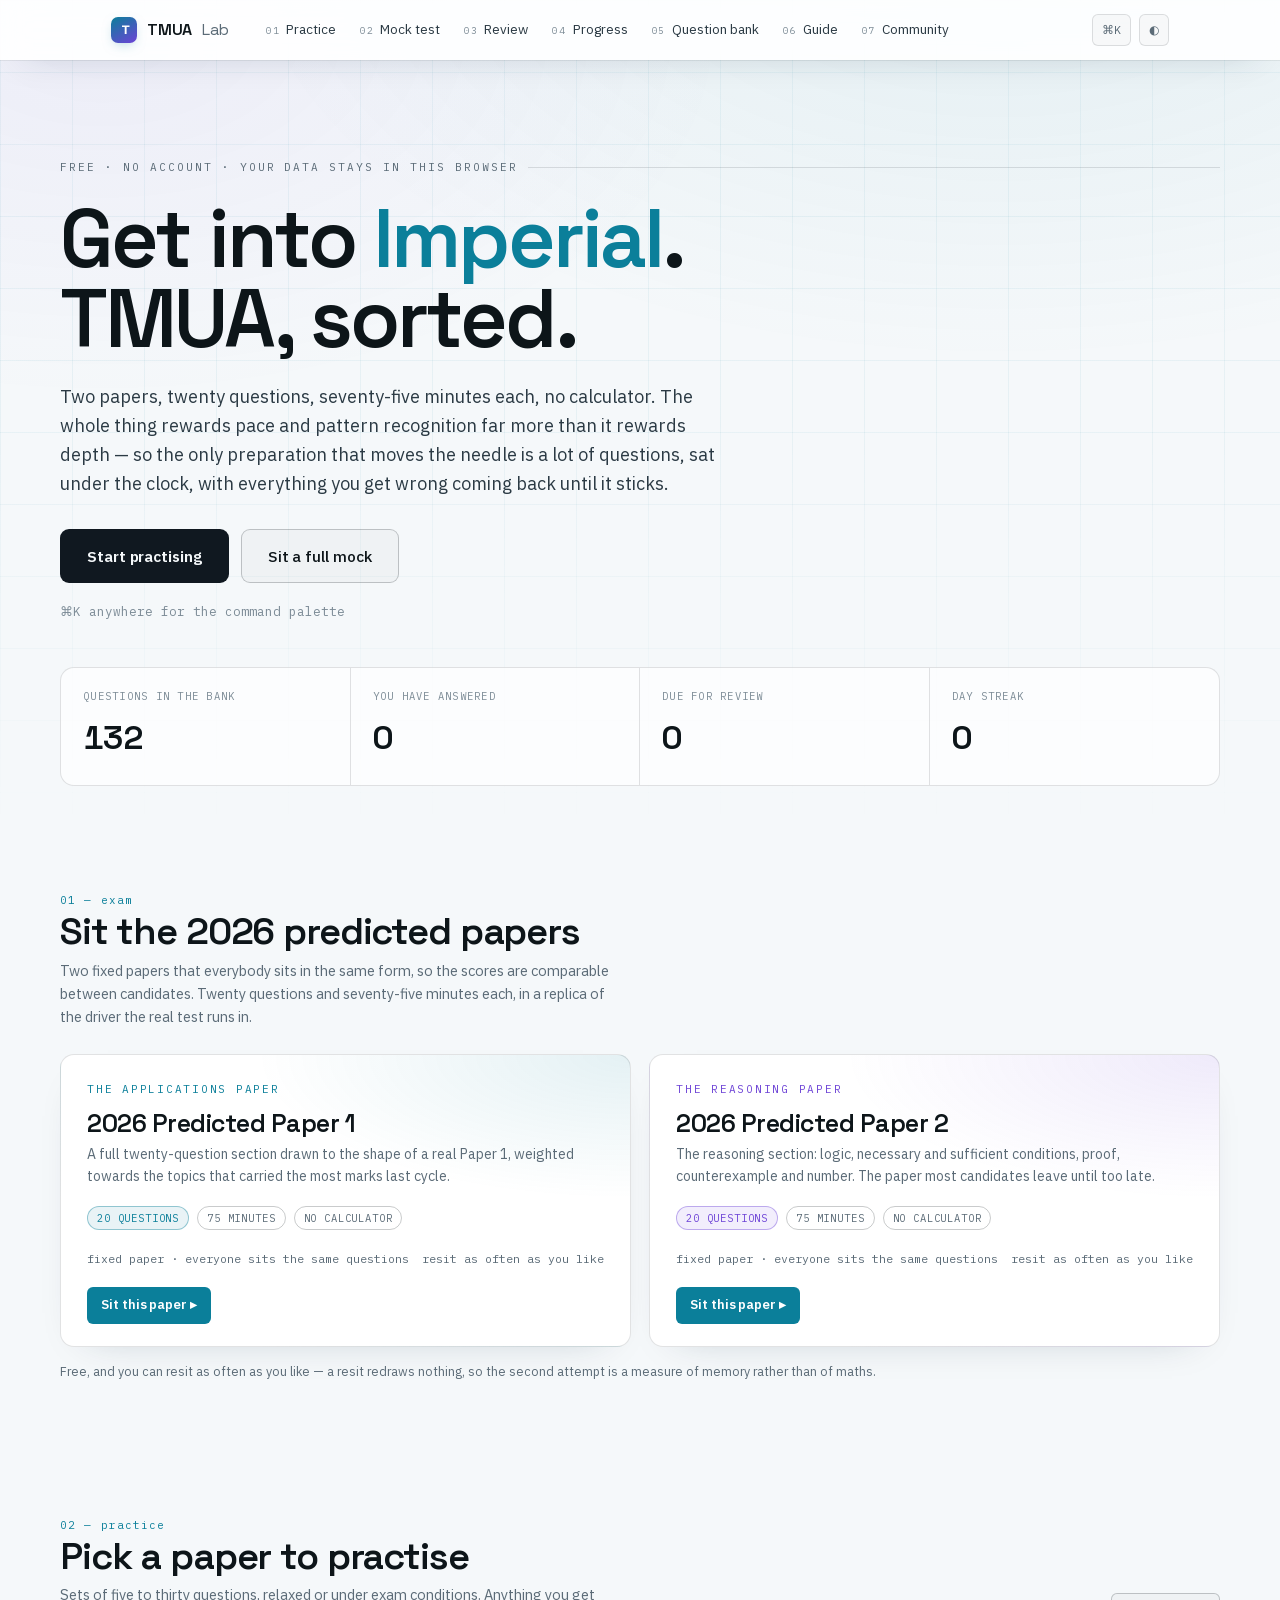
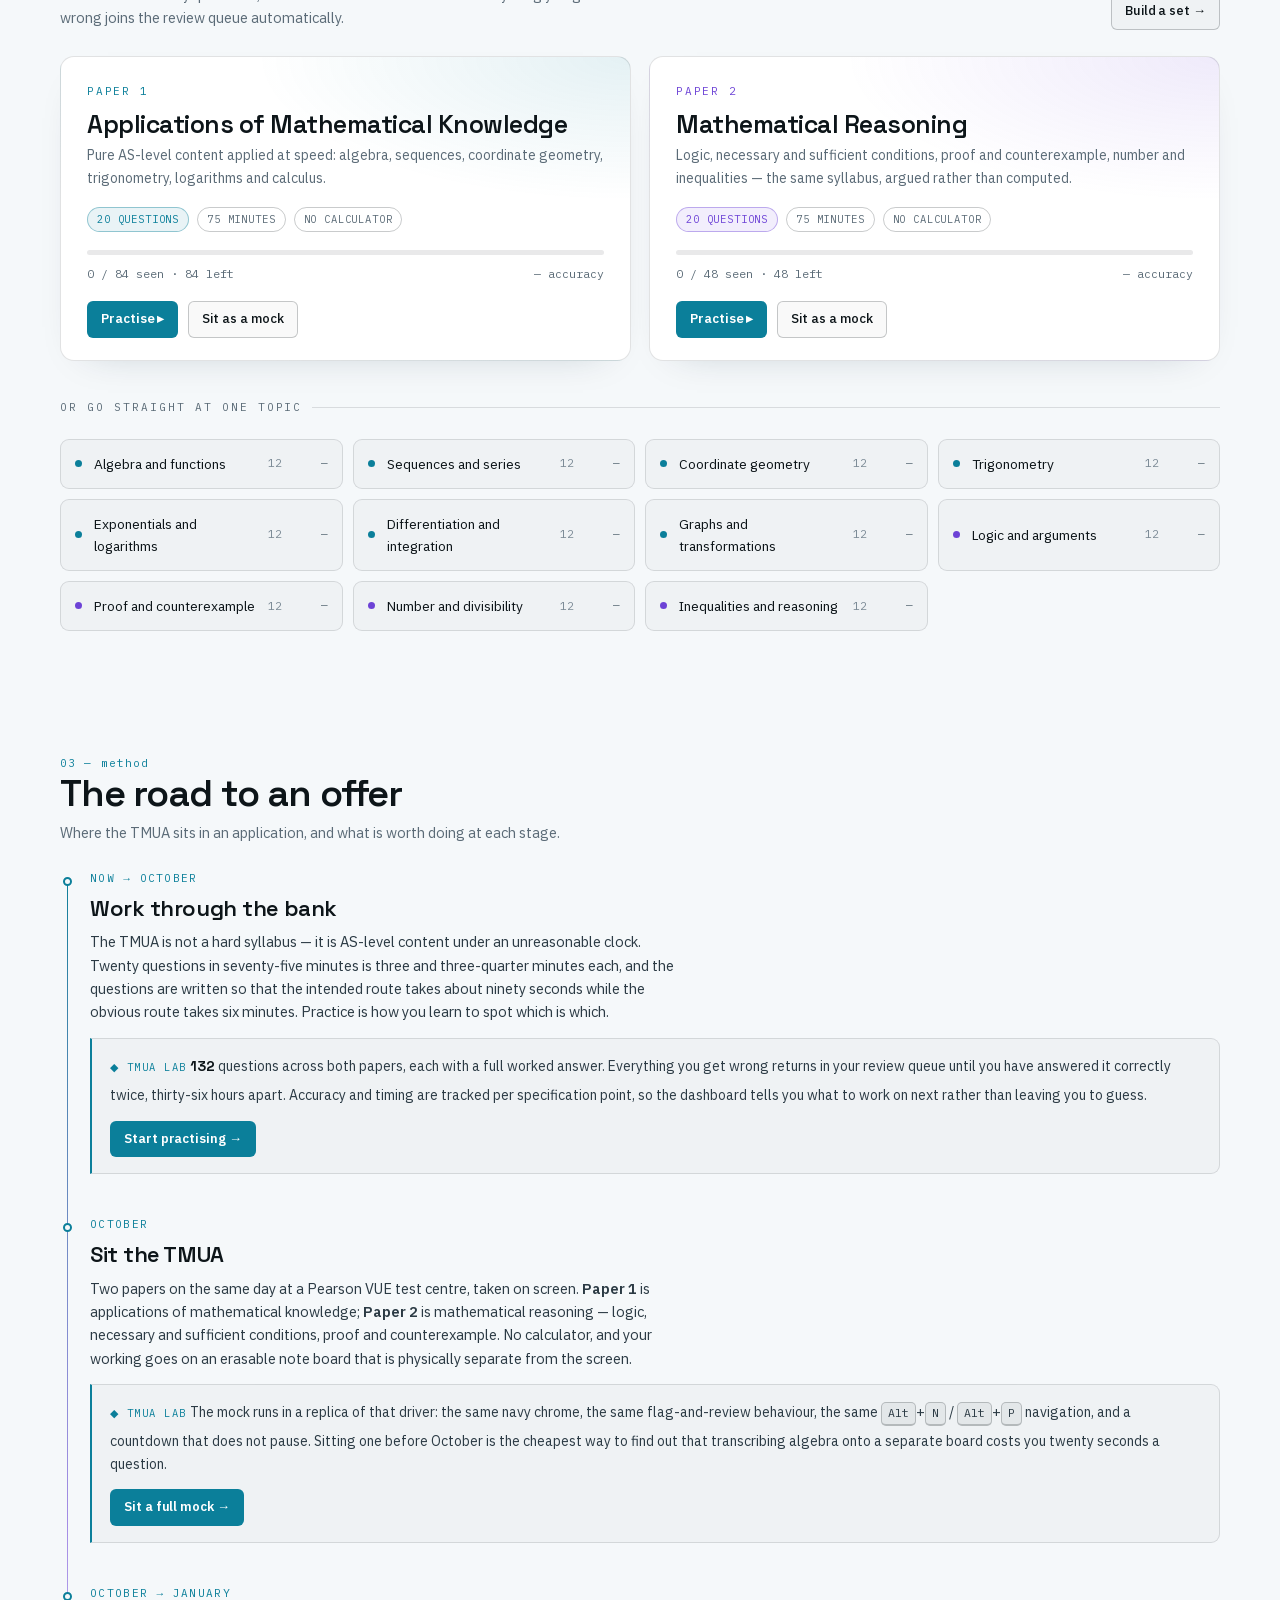
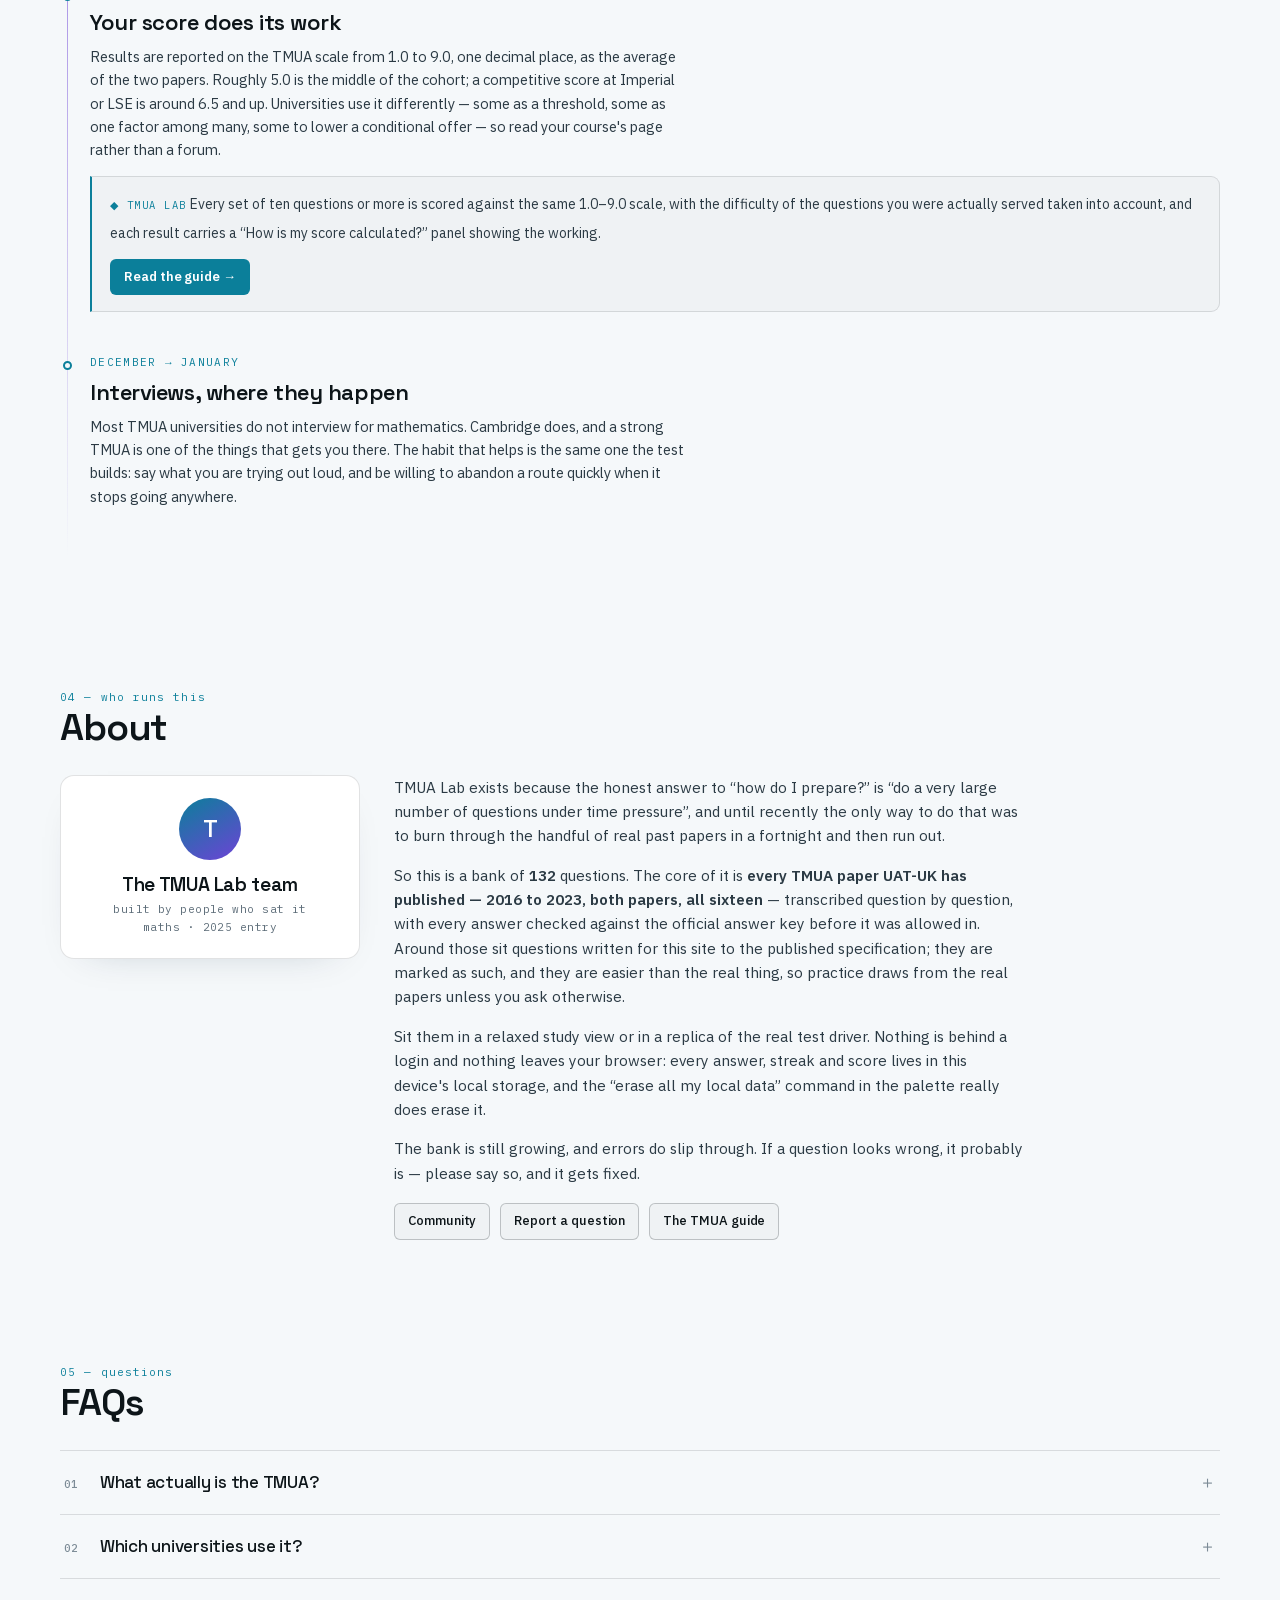
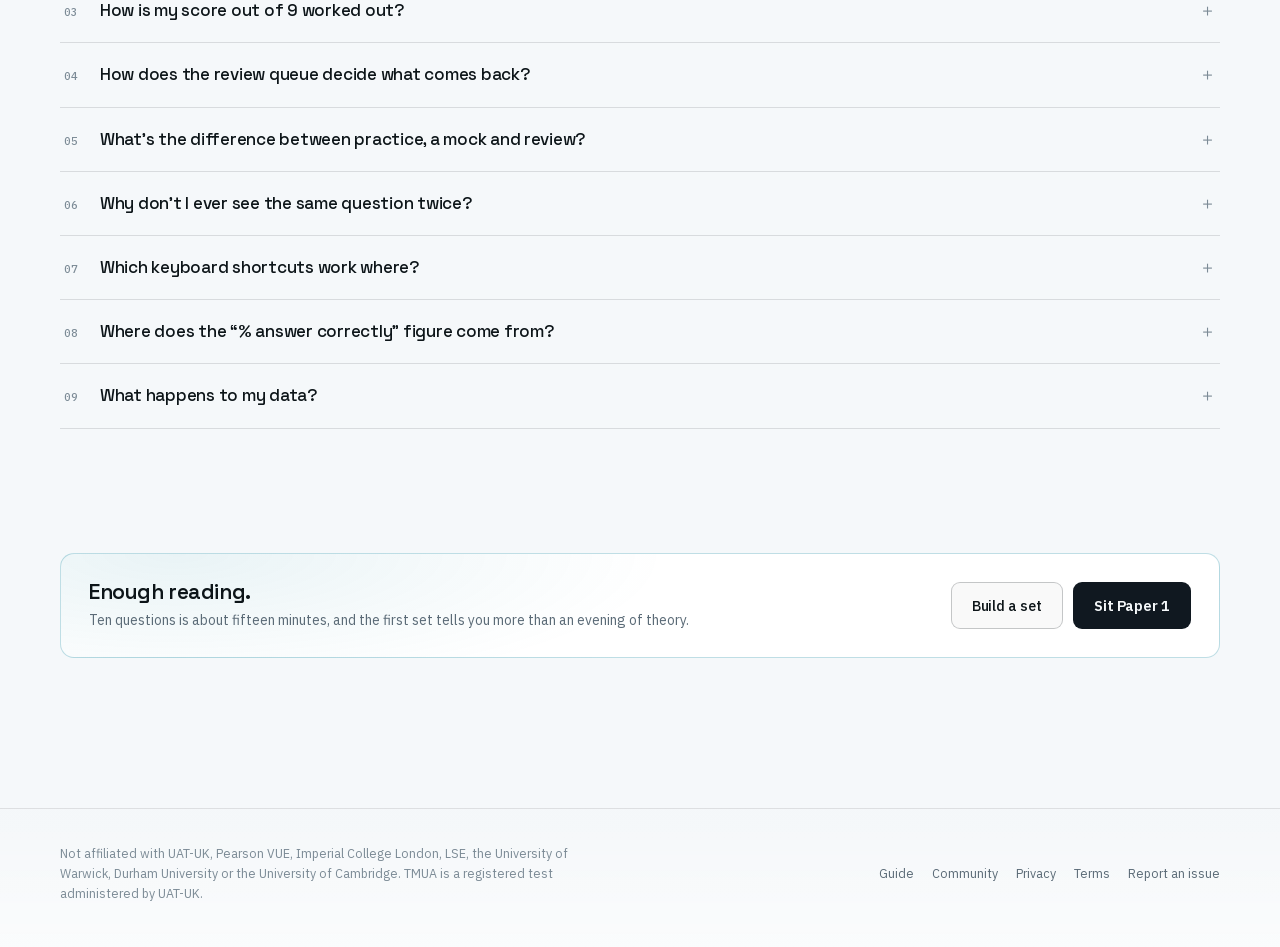
==== index.html @ b1dfe131 "first commit" ====
<!DOCTYPE html>
<html lang="en">
<head>
<meta charset="utf-8">
<meta name="viewport" content="width=device-width, initial-scale=1">
<title>TMUA Lab — Free Timed TMUA Practice for Imperial, LSE, Warwick &amp; Durham</title>
<meta name="description" content="A free question bank, full timed mocks in a replica of the real test driver, a spaced review queue and score tracking on the TMUA 1.0–9.0 scale.">
<meta name="theme-color" content="#0a0e12">
<link rel="icon" href="data:image/svg+xml,<svg xmlns='http://www.w3.org/2000/svg' viewBox='0 0 100 100'><rect width='100' height='100' rx='22' fill='%2354d8f0'/><text y='72' x='50' text-anchor='middle' font-size='62' font-family='monospace' font-weight='bold' fill='%2303151b'>T</text></svg>">
<link rel="stylesheet" href="assets/css/fonts.css">
<link rel="stylesheet" href="assets/css/tokens.css">
<link rel="stylesheet" href="assets/css/site.css">
<link rel="stylesheet" href="assets/css/app.css">
</head>
<body>
<a class="skip" href="#main">Skip to content</a>
<header id="hdr"></header>

<main id="main">

  <!-- ============ hero ============ -->
  <section class="wrap hero">
    <div class="eyebrow">free · no account · your data stays in this browser</div>
    <h1>Get into <span class="rot" id="rot">Imperial</span>.<br>TMUA, sorted.</h1>
    <p class="sub">Two papers, twenty questions, seventy-five minutes each, no calculator. The whole thing rewards
      pace and pattern recognition far more than it rewards depth — so the only preparation that moves the needle
      is a lot of questions, sat under the clock, with everything you get wrong coming back until it sticks.</p>
    <div class="cta">
      <a class="btn btn-primary btn-lg" href="practice.html">Start practising</a>
      <a class="btn btn-ghost btn-lg" href="mock.html">Sit a full mock</a>
    </div>
    <div class="note">⌘K anywhere for the command palette</div>

    <div class="tele" id="tele">
      <div class="cell"><div class="k">questions in the bank</div><div class="v" data-count="0">0</div></div>
      <div class="cell"><div class="k">you have answered</div><div class="v" data-count="0">0</div></div>
      <div class="cell"><div class="k">due for review</div><div class="v" data-count="0">0</div></div>
      <div class="cell"><div class="k">day streak</div><div class="v" data-count="0">0</div></div>
    </div>
  </section>

  <!-- ============ predicted papers ============ -->
  <section class="wrap sec rv" id="predicted">
    <div class="sec-head">
      <div>
        <div class="num">01 — exam</div>
        <h2>Sit the 2026 predicted papers</h2>
        <p>Two fixed papers that everybody sits in the same form, so the scores are comparable between candidates.
          Twenty questions and seventy-five minutes each, in a replica of the driver the real test runs in.</p>
      </div>
    </div>
    <div class="papers" id="predictedCards"></div>
    <p class="muted" style="font-size:12.5px;margin-top:14px">Free, and you can resit as often as you like — a resit
      redraws nothing, so the second attempt is a measure of memory rather than of maths.</p>

    <div class="callout" style="margin-top:24px" id="pastCallout">
      <div>
        <h3>Or sit a real one</h3>
        <p id="pastBlurb">The past papers UAT-UK publishes, transcribed in full and sat in the same driver under the
          same countdown. Every answer is checked against the official key.</p>
      </div>
      <div class="right"><a class="btn btn-primary" href="mock.html">Browse past papers</a></div>
    </div>
  </section>

  <!-- ============ practice ============ -->
  <section class="wrap sec rv" id="practice">
    <div class="sec-head">
      <div>
        <div class="num">02 — practice</div>
        <h2>Pick a paper to practise</h2>
        <p>Sets of five to thirty questions, relaxed or under exam conditions. Anything you get wrong joins the
          review queue automatically.</p>
      </div>
      <div class="right"><a class="btn btn-ghost btn-sm" href="practice.html">Build a set →</a></div>
    </div>
    <div class="papers" id="paperCards"></div>

    <div class="eyebrow" style="margin-top:38px">or go straight at one topic</div>
    <div class="topics" id="topicList"></div>
  </section>

  <!-- ============ how it works ============ -->
  <section class="wrap sec rv" id="how">
    <div class="sec-head">
      <div>
        <div class="num">03 — method</div>
        <h2>The road to an offer</h2>
        <p>Where the TMUA sits in an application, and what is worth doing at each stage.</p>
      </div>
    </div>

    <div class="tl">
      <div class="tl-item">
        <div class="tl-when">Now → October</div>
        <h3>Work through the bank</h3>
        <p>The TMUA is not a hard syllabus — it is AS-level content under an unreasonable clock. Twenty questions in
          seventy-five minutes is three and three-quarter minutes each, and the questions are written so that the
          intended route takes about ninety seconds while the obvious route takes six minutes. Practice is how you
          learn to spot which is which.</p>
        <div class="tl-note">
          <div class="lab">◆ tmua lab</div>
          <b id="bankCount">—</b> questions across both papers, each with a full worked answer. Everything you get
          wrong returns in your review queue until you have answered it correctly twice, thirty-six hours apart.
          Accuracy and timing are tracked per specification point, so the dashboard tells you what to work on next
          rather than leaving you to guess.
          <div style="margin-top:14px"><a class="btn btn-accent btn-sm" href="practice.html">Start practising →</a></div>
        </div>
      </div>

      <div class="tl-item">
        <div class="tl-when">October</div>
        <h3>Sit the TMUA</h3>
        <p>Two papers on the same day at a Pearson VUE test centre, taken on screen. <b>Paper 1</b> is applications of
          mathematical knowledge; <b>Paper 2</b> is mathematical reasoning — logic, necessary and sufficient
          conditions, proof and counterexample. No calculator, and your working goes on an erasable note board that
          is physically separate from the screen.</p>
        <div class="tl-note">
          <div class="lab">◆ tmua lab</div>
          The mock runs in a replica of that driver: the same navy chrome, the same flag-and-review behaviour, the
          same <kbd>Alt</kbd>+<kbd>N</kbd> / <kbd>Alt</kbd>+<kbd>P</kbd> navigation, and a countdown that does not
          pause. Sitting one before October is the cheapest way to find out that transcribing algebra onto a
          separate board costs you twenty seconds a question.
          <div style="margin-top:14px"><a class="btn btn-accent btn-sm" href="mock.html">Sit a full mock →</a></div>
        </div>
      </div>

      <div class="tl-item">
        <div class="tl-when">October → January</div>
        <h3>Your score does its work</h3>
        <p>Results are reported on the TMUA scale from 1.0 to 9.0, one decimal place, as the average of the two
          papers. Roughly 5.0 is the middle of the cohort; a competitive score at Imperial or LSE is around 6.5 and
          up. Universities use it differently — some as a threshold, some as one factor among many, some to lower a
          conditional offer — so read your course's page rather than a forum.</p>
        <div class="tl-note">
          <div class="lab">◆ tmua lab</div>
          Every set of ten questions or more is scored against the same 1.0–9.0 scale, with the difficulty of the
          questions you were actually served taken into account, and each result carries a
          “How is my score calculated?” panel showing the working.
          <div style="margin-top:14px"><a class="btn btn-accent btn-sm" href="guide.html">Read the guide →</a></div>
        </div>
      </div>

      <div class="tl-item">
        <div class="tl-when">December → January</div>
        <h3>Interviews, where they happen</h3>
        <p>Most TMUA universities do not interview for mathematics. Cambridge does, and a strong TMUA is one of the
          things that gets you there. The habit that helps is the same one the test builds: say what you are trying
          out loud, and be willing to abandon a route quickly when it stops going anywhere.</p>
      </div>
    </div>
  </section>

  <!-- ============ about ============ -->
  <section class="wrap sec rv" id="about">
    <div class="sec-head">
      <div>
        <div class="num">04 — who runs this</div>
        <h2>About</h2>
      </div>
    </div>
    <div class="about">
      <!-- EDIT ME: swap in your own name, course and avatar initial. -->
      <div class="panel about-card">
        <div class="av">T</div>
        <h3>The TMUA Lab team</h3>
        <div class="role">
          <span>built by people who sat it</span>
          <span>maths · 2025 entry</span>
        </div>
      </div>
      <div>
        <p>TMUA Lab exists because the honest answer to “how do I prepare?” is “do a very large number of questions
          under time pressure”, and until recently the only way to do that was to burn through the handful of real
          past papers in a fortnight and then run out.</p>
        <p>So this is a bank of <b id="bankCount2">—</b> questions. The core of it is <b>every TMUA paper UAT-UK
          has published — 2016 to 2023, both papers, all sixteen</b> — transcribed question by question, with every
          answer checked against the official answer key before it was allowed in. Around those sit questions written
          for this site to the published specification; they are marked as such, and they are easier than the real
          thing, so practice draws from the real papers unless you ask otherwise.</p>
        <p>Sit them in a relaxed study view or in a replica of the real test driver. Nothing is behind a login and
          nothing leaves your browser: every answer, streak and score lives in this device's local storage, and the
          “erase all my local data” command in the palette really does erase it.</p>
        <p>The bank is still growing, and errors do slip through. If a question looks wrong, it probably is — please
          say so, and it gets fixed.</p>
        <div class="socials">
          <a class="btn btn-ghost btn-sm" href="community.html">Community</a>
          <a class="btn btn-ghost btn-sm" href="community.html#report">Report a question</a>
          <a class="btn btn-ghost btn-sm" href="guide.html">The TMUA guide</a>
        </div>
      </div>
    </div>
  </section>

  <!-- ============ faq ============ -->
  <section class="wrap sec rv" id="faq">
    <div class="sec-head">
      <div>
        <div class="num">05 — questions</div>
        <h2>FAQs</h2>
      </div>
    </div>

    <div class="faq">
      <details>
        <summary><span class="qn">01</span>What actually is the TMUA?<span class="caret">＋</span></summary>
        <div class="ans">
          <p>The Test of Mathematics for University Admission, administered by <b>UAT-UK</b> and sat on screen at
            Pearson VUE centres. Two papers of twenty multiple-choice questions, seventy-five minutes each, no
            calculator.</p>
          <p><b>Paper 1 — Applications of Mathematical Knowledge</b> is pure AS content: algebra and functions,
            sequences and series, coordinate geometry, trigonometry, exponentials and logarithms, differentiation and
            integration, graphs.</p>
          <p><b>Paper 2 — Mathematical Reasoning</b> uses the same knowledge but asks you to argue with it: necessary
            and sufficient conditions, converses and contrapositives, proof by contradiction and by counterexample,
            divisibility, and inequalities. It is the paper most candidates under-prepare for, and the one where the
            marks are cheapest to pick up.</p>
        </div>
      </details>

      <details>
        <summary><span class="qn">02</span>Which universities use it?<span class="caret">＋</span></summary>
        <div class="ans">
          <p>The core users are <b>Imperial College London</b>, the <b>London School of Economics</b>, the
            <b>University of Warwick</b> and <b>Durham University</b>, with several others — Bath, Cardiff, Lancaster,
            Sheffield, Southampton among them — taking it for some courses. Cambridge uses it for a small number of
            routes.</p>
          <p>Requirements move year to year, and a course that “considers” the TMUA this cycle may require it next.
            The only source worth trusting is the course page on the university's own site for your year of entry.</p>
        </div>
      </details>

      <details>
        <summary><span class="qn">03</span>How is my score out of 9 worked out?<span class="caret">＋</span></summary>
        <div class="ans">
          <p>Your answers are measured against the difficulty of the questions you were actually served, and the
            result is placed on the TMUA 1.0–9.0 scale. If your set happened to be a kind one, the same mark is worth
            slightly less; if it was a brutal one, it is worth more. That is exactly how boundaries move between real
            sittings.</p>
          <p>Every result carries a <b>How is my score calculated?</b> panel showing what the paper was expected to
            yield, how your mark was adjusted, and where the final figure lands on the published distribution.</p>
          <p><b>Sets under ten questions get no score at all.</b> Five answers place you somewhere between the bottom
            and the top of the scale, and any single number drawn from that would be guesswork dressed up as a
            prediction. Between ten and twenty you get a score, deliberately pulled towards the middle and labelled
            as an indication. A real section is twenty, and a mock is the thing to trust.</p>
        </div>
      </details>

      <details>
        <summary><span class="qn">04</span>How does the review queue decide what comes back?<span class="caret">＋</span></summary>
        <div class="ans">
          <p>Get a question wrong and it joins your review queue straight away, due now. A question served but left
            unanswered counts as wrong.</p>
          <p>Leaving the queue takes <b>two correct answers in review</b>, and they have to be <b>36 hours apart</b>.
            Answer correctly and the question goes quiet for thirty-six hours rather than disappearing; when it comes
            back, a second correct answer clears it for good.</p>
          <p>A wrong answer at any point sends it back to the start: due immediately, and needing two correct answers
            again. One right answer followed by a miss counts for nothing, which is the point of asking twice.</p>
          <p>Only answers given in review count towards those two. Getting a question right first time in practice or
            a mock keeps it out of the queue altogether, but cannot clear one already in there.</p>
        </div>
      </details>

      <details>
        <summary><span class="qn">05</span>What's the difference between practice, a mock and review?<span class="caret">＋</span></summary>
        <div class="ans">
          <p><b>Practice</b> is a set of five to thirty questions drawn from one paper, optionally narrowed to a
            single topic. By default it draws from the real past papers; you can widen it to the whole bank or narrow
            it to this site's own questions.</p>
          <p>Two settings control how it feels, and they are independent. <b>When you see the answer</b> is either
            <em>as soon as I pick</em> (committal, fastest for drilling), <em>after I confirm</em> (you can change
            your mind first), or <em>only at the end</em>. <b>Conditions</b> is either relaxed — the timer counts up
            and can be paused — or exam conditions, a countdown at the real pace of about 3 minutes 45 seconds a
            question, without pausing. Exam conditions fixes the answers to the end, because that is what exam
            conditions means.</p>
          <p>A <b>mock</b> is a full twenty-question section with a seventy-five minute countdown, sat in the replica
            test driver. You can sit one paper or both back to back.</p>
          <p><b>Review</b> serves only questions you have previously got wrong, and only once they are due. It does
            not use up unseen questions, and its answers do not count towards the seen-question pool.</p>
        </div>
      </details>

      <details>
        <summary><span class="qn">06</span>Why don't I ever see the same question twice?<span class="caret">＋</span></summary>
        <div class="ans">
          <p>Every question served in practice or a mock is marked as seen, whether you answered it or left it blank,
            and will not come round again. The setup screen shows how many questions are <em>left</em> in a paper
            rather than how many it contains.</p>
          <p>Abandoning a set is the exception: nothing is recorded and its questions go straight back into the pool.
            Deleting a sitting from your history does the same.</p>
          <p><b>Reset and practise again</b> makes a whole paper available from the start. It records a cutoff rather
            than deleting anything, so your dashboard, streak and review queue stay exactly as they are.</p>
        </div>
      </details>

      <details>
        <summary><span class="qn">07</span>Which keyboard shortcuts work where?<span class="caret">＋</span></summary>
        <div class="ans">
          <p>It depends on the interface. The <b>test driver</b> is a replica of the player the real TMUA runs in, so
            it is deliberately sparse. The <b>study view</b> is this site's own layout and is not.</p>
          <p><b>Test driver (and every mock)</b><br>
            <kbd>Alt</kbd>+<kbd>N</kbd> — next question<br>
            <kbd>Alt</kbd>+<kbd>P</kbd> — previous question<br>
            Answers are selected with the mouse. Nothing else is bound.</p>
          <p><b>Study view</b><br>
            <kbd>A</kbd>–<kbd>H</kbd> — select that answer<br>
            <kbd>↵</kbd> — check the answer, then move on<br>
            <kbd>→</kbd> or <kbd>N</kbd> — next question &nbsp; <kbd>←</kbd> or <kbd>P</kbd> — previous<br>
            <kbd>F</kbd> — flag the question<br>
            <kbd>Alt</kbd>+<kbd>N</kbd> and <kbd>Alt</kbd>+<kbd>P</kbd> work here as well.</p>
          <p>Everywhere: <kbd>⌘</kbd><kbd>K</kbd> (or <kbd>Ctrl</kbd><kbd>K</kbd>, or just <kbd>/</kbd>) opens the
            command palette. On a Mac, <kbd>Alt</kbd> is the <kbd>Option</kbd> key.</p>
        </div>
      </details>

      <details>
        <summary><span class="qn">08</span>Where does the “% answer correctly” figure come from?<span class="caret">＋</span></summary>
        <div class="ans">
          <p>It is the calibrated facility of the question — the proportion of candidates expected to get it right —
            and it is what the scoring model uses to decide how kind or cruel your particular draw was.</p>
          <p>The scale is <b>anchored on the real past papers</b>. Their difficulty mix is set so that a real paper
            comes out at a mean facility of 0.50, which is roughly what the published cohort actually averages: about
            ten marks out of twenty. Everything else is measured against that line. The questions written for this
            site sit well above it, which is the honest position — they are easier — and the model discounts a set of
            them accordingly, so a good score on an easy set does not read as a 9.</p>
          <p>A question counts as one of the <b>hard questions</b> when the figure is under 25%. The hard-questions
            toggle filters a set down to them, and only offers ones you have not already sat.</p>
          <p>Because this site keeps nothing on a server, these figures do not move with live cohort data — the whole
            point of the design is that your answers never leave the browser.</p>
        </div>
      </details>

      <details>
        <summary><span class="qn">09</span>What happens to my data?<span class="caret">＋</span></summary>
        <div class="ans">
          <p>Nothing leaves this device. Answers, timings, sessions, streaks and preferences are written to your
            browser's local storage under a single key and never transmitted anywhere. There is no account, no
            analytics and no cookie banner because there is nothing to consent to.</p>
          <p>The practical consequence is that clearing site data, using a private window or switching browser starts
            you from scratch, and your progress does not follow you between devices. <b>Erase all my local data</b> in
            the command palette wipes everything immediately.</p>
        </div>
      </details>
    </div>
  </section>

  <section class="wrap sec rv">
    <div class="callout">
      <div>
        <h3>Enough reading.</h3>
        <p>Ten questions is about fifteen minutes, and the first set tells you more than an evening of theory.</p>
      </div>
      <div class="right">
        <a class="btn btn-ghost" href="practice.html">Build a set</a>
        <a class="btn btn-primary" href="mock.html?start=1">Sit Paper 1</a>
      </div>
    </div>
  </section>

</main>

<footer id="ftr"></footer>

<script src="assets/js/math.js"></script>
<script src="assets/js/bank-past.js"></script>
<script src="assets/js/bank-p1.js"></script>
<script src="assets/js/bank-p2.js"></script>
<script src="assets/js/core.js"></script>
<script src="assets/js/shell.js"></script>
<script src="assets/js/home.js"></script>
</body>
</html>
---- assets/css/fonts.css ----
/* Self-hosted webfonts. GENERATED by deploy/fetch-fonts.sh — do not edit.
   The site makes no third-party request; nothing about a visitor reaches
   Google, which is what lets the privacy page say what it says. */

/* IBM Plex Mono — latin-ext */
@font-face {
  font-family: 'IBM Plex Mono';
  font-style: normal;
  font-weight: 400;
  font-display: swap;
  src: url(../fonts/IBMPlexMono-400-normal-latin-ext.woff2) format('woff2');
  unicode-range: U+0100-02BA, U+02BD-02C5, U+02C7-02CC, U+02CE-02D7, U+02DD-02FF, U+0304, U+0308, U+0329, U+1D00-1DBF, U+1E00-1E9F, U+1EF2-1EFF, U+2020, U+20A0-20AB, U+20AD-20C0, U+2113, U+2C60-2C7F, U+A720-A7FF;
}

/* IBM Plex Mono — latin */
@font-face {
  font-family: 'IBM Plex Mono';
  font-style: normal;
  font-weight: 400;
  font-display: swap;
  src: url(../fonts/IBMPlexMono-400-normal-latin.woff2) format('woff2');
  unicode-range: U+0000-00FF, U+0131, U+0152-0153, U+02BB-02BC, U+02C6, U+02DA, U+02DC, U+0304, U+0308, U+0329, U+2000-206F, U+20AC, U+2122, U+2191, U+2193, U+2212, U+2215, U+FEFF, U+FFFD;
}

/* IBM Plex Mono — latin-ext */
@font-face {
  font-family: 'IBM Plex Mono';
  font-style: normal;
  font-weight: 500;
  font-display: swap;
  src: url(../fonts/IBMPlexMono-500-normal-latin-ext.woff2) format('woff2');
  unicode-range: U+0100-02BA, U+02BD-02C5, U+02C7-02CC, U+02CE-02D7, U+02DD-02FF, U+0304, U+0308, U+0329, U+1D00-1DBF, U+1E00-1E9F, U+1EF2-1EFF, U+2020, U+20A0-20AB, U+20AD-20C0, U+2113, U+2C60-2C7F, U+A720-A7FF;
}

/* IBM Plex Mono — latin */
@font-face {
  font-family: 'IBM Plex Mono';
  font-style: normal;
  font-weight: 500;
  font-display: swap;
  src: url(../fonts/IBMPlexMono-500-normal-latin.woff2) format('woff2');
  unicode-range: U+0000-00FF, U+0131, U+0152-0153, U+02BB-02BC, U+02C6, U+02DA, U+02DC, U+0304, U+0308, U+0329, U+2000-206F, U+20AC, U+2122, U+2191, U+2193, U+2212, U+2215, U+FEFF, U+FFFD;
}

/* IBM Plex Sans — latin-ext */
@font-face {
  font-family: 'IBM Plex Sans';
  font-style: italic;
  font-weight: 400;
  font-stretch: 100%;
  font-display: swap;
  src: url(../fonts/IBMPlexSans-400-italic-latin-ext.woff2) format('woff2');
  unicode-range: U+0100-02BA, U+02BD-02C5, U+02C7-02CC, U+02CE-02D7, U+02DD-02FF, U+0304, U+0308, U+0329, U+1D00-1DBF, U+1E00-1E9F, U+1EF2-1EFF, U+2020, U+20A0-20AB, U+20AD-20C0, U+2113, U+2C60-2C7F, U+A720-A7FF;
}

/* IBM Plex Sans — latin */
@font-face {
  font-family: 'IBM Plex Sans';
  font-style: italic;
  font-weight: 400;
  font-stretch: 100%;
  font-display: swap;
  src: url(../fonts/IBMPlexSans-400-italic-latin.woff2) format('woff2');
  unicode-range: U+0000-00FF, U+0131, U+0152-0153, U+02BB-02BC, U+02C6, U+02DA, U+02DC, U+0304, U+0308, U+0329, U+2000-206F, U+20AC, U+2122, U+2191, U+2193, U+2212, U+2215, U+FEFF, U+FFFD;
}

/* IBM Plex Sans — latin-ext */
@font-face {
  font-family: 'IBM Plex Sans';
  font-style: normal;
  font-weight: 400;
  font-stretch: 100%;
  font-display: swap;
  src: url(../fonts/IBMPlexSans-400-normal-latin-ext.woff2) format('woff2');
  unicode-range: U+0100-02BA, U+02BD-02C5, U+02C7-02CC, U+02CE-02D7, U+02DD-02FF, U+0304, U+0308, U+0329, U+1D00-1DBF, U+1E00-1E9F, U+1EF2-1EFF, U+2020, U+20A0-20AB, U+20AD-20C0, U+2113, U+2C60-2C7F, U+A720-A7FF;
}

/* IBM Plex Sans — latin */
@font-face {
  font-family: 'IBM Plex Sans';
  font-style: normal;
  font-weight: 400;
  font-stretch: 100%;
  font-display: swap;
  src: url(../fonts/IBMPlexSans-400-normal-latin.woff2) format('woff2');
  unicode-range: U+0000-00FF, U+0131, U+0152-0153, U+02BB-02BC, U+02C6, U+02DA, U+02DC, U+0304, U+0308, U+0329, U+2000-206F, U+20AC, U+2122, U+2191, U+2193, U+2212, U+2215, U+FEFF, U+FFFD;
}

/* IBM Plex Sans — latin-ext */
@font-face {
  font-family: 'IBM Plex Sans';
  font-style: normal;
  font-weight: 500;
  font-stretch: 100%;
  font-display: swap;
  src: url(../fonts/IBMPlexSans-500-normal-latin-ext.woff2) format('woff2');
  unicode-range: U+0100-02BA, U+02BD-02C5, U+02C7-02CC, U+02CE-02D7, U+02DD-02FF, U+0304, U+0308, U+0329, U+1D00-1DBF, U+1E00-1E9F, U+1EF2-1EFF, U+2020, U+20A0-20AB, U+20AD-20C0, U+2113, U+2C60-2C7F, U+A720-A7FF;
}

/* IBM Plex Sans — latin */
@font-face {
  font-family: 'IBM Plex Sans';
  font-style: normal;
  font-weight: 500;
  font-stretch: 100%;
  font-display: swap;
  src: url(../fonts/IBMPlexSans-500-normal-latin.woff2) format('woff2');
  unicode-range: U+0000-00FF, U+0131, U+0152-0153, U+02BB-02BC, U+02C6, U+02DA, U+02DC, U+0304, U+0308, U+0329, U+2000-206F, U+20AC, U+2122, U+2191, U+2193, U+2212, U+2215, U+FEFF, U+FFFD;
}

/* IBM Plex Sans — latin-ext */
@font-face {
  font-family: 'IBM Plex Sans';
  font-style: normal;
  font-weight: 600;
  font-stretch: 100%;
  font-display: swap;
  src: url(../fonts/IBMPlexSans-600-normal-latin-ext.woff2) format('woff2');
  unicode-range: U+0100-02BA, U+02BD-02C5, U+02C7-02CC, U+02CE-02D7, U+02DD-02FF, U+0304, U+0308, U+0329, U+1D00-1DBF, U+1E00-1E9F, U+1EF2-1EFF, U+2020, U+20A0-20AB, U+20AD-20C0, U+2113, U+2C60-2C7F, U+A720-A7FF;
}

/* IBM Plex Sans — latin */
@font-face {
  font-family: 'IBM Plex Sans';
  font-style: normal;
  font-weight: 600;
  font-stretch: 100%;
  font-display: swap;
  src: url(../fonts/IBMPlexSans-600-normal-latin.woff2) format('woff2');
  unicode-range: U+0000-00FF, U+0131, U+0152-0153, U+02BB-02BC, U+02C6, U+02DA, U+02DC, U+0304, U+0308, U+0329, U+2000-206F, U+20AC, U+2122, U+2191, U+2193, U+2212, U+2215, U+FEFF, U+FFFD;
}

/* IBM Plex Serif — latin-ext */
@font-face {
  font-family: 'IBM Plex Serif';
  font-style: italic;
  font-weight: 400;
  font-display: swap;
  src: url(../fonts/IBMPlexSerif-400-italic-latin-ext.woff2) format('woff2');
  unicode-range: U+0100-02BA, U+02BD-02C5, U+02C7-02CC, U+02CE-02D7, U+02DD-02FF, U+0304, U+0308, U+0329, U+1D00-1DBF, U+1E00-1E9F, U+1EF2-1EFF, U+2020, U+20A0-20AB, U+20AD-20C0, U+2113, U+2C60-2C7F, U+A720-A7FF;
}

/* IBM Plex Serif — latin */
@font-face {
  font-family: 'IBM Plex Serif';
  font-style: italic;
  font-weight: 400;
  font-display: swap;
  src: url(../fonts/IBMPlexSerif-400-italic-latin.woff2) format('woff2');
  unicode-range: U+0000-00FF, U+0131, U+0152-0153, U+02BB-02BC, U+02C6, U+02DA, U+02DC, U+0304, U+0308, U+0329, U+2000-206F, U+20AC, U+2122, U+2191, U+2193, U+2212, U+2215, U+FEFF, U+FFFD;
}

/* IBM Plex Serif — latin-ext */
@font-face {
  font-family: 'IBM Plex Serif';
  font-style: normal;
  font-weight: 400;
  font-display: swap;
  src: url(../fonts/IBMPlexSerif-400-normal-latin-ext.woff2) format('woff2');
  unicode-range: U+0100-02BA, U+02BD-02C5, U+02C7-02CC, U+02CE-02D7, U+02DD-02FF, U+0304, U+0308, U+0329, U+1D00-1DBF, U+1E00-1E9F, U+1EF2-1EFF, U+2020, U+20A0-20AB, U+20AD-20C0, U+2113, U+2C60-2C7F, U+A720-A7FF;
}

/* IBM Plex Serif — latin */
@font-face {
  font-family: 'IBM Plex Serif';
  font-style: normal;
  font-weight: 400;
  font-display: swap;
  src: url(../fonts/IBMPlexSerif-400-normal-latin.woff2) format('woff2');
  unicode-range: U+0000-00FF, U+0131, U+0152-0153, U+02BB-02BC, U+02C6, U+02DA, U+02DC, U+0304, U+0308, U+0329, U+2000-206F, U+20AC, U+2122, U+2191, U+2193, U+2212, U+2215, U+FEFF, U+FFFD;
}

/* IBM Plex Serif — latin-ext */
@font-face {
  font-family: 'IBM Plex Serif';
  font-style: normal;
  font-weight: 500;
  font-display: swap;
  src: url(../fonts/IBMPlexSerif-500-normal-latin-ext.woff2) format('woff2');
  unicode-range: U+0100-02BA, U+02BD-02C5, U+02C7-02CC, U+02CE-02D7, U+02DD-02FF, U+0304, U+0308, U+0329, U+1D00-1DBF, U+1E00-1E9F, U+1EF2-1EFF, U+2020, U+20A0-20AB, U+20AD-20C0, U+2113, U+2C60-2C7F, U+A720-A7FF;
}

/* IBM Plex Serif — latin */
@font-face {
  font-family: 'IBM Plex Serif';
  font-style: normal;
  font-weight: 500;
  font-display: swap;
  src: url(../fonts/IBMPlexSerif-500-normal-latin.woff2) format('woff2');
  unicode-range: U+0000-00FF, U+0131, U+0152-0153, U+02BB-02BC, U+02C6, U+02DA, U+02DC, U+0304, U+0308, U+0329, U+2000-206F, U+20AC, U+2122, U+2191, U+2193, U+2212, U+2215, U+FEFF, U+FFFD;
}

/* Space Grotesk — latin-ext */
@font-face {
  font-family: 'Space Grotesk';
  font-style: normal;
  font-weight: 400;
  font-display: swap;
  src: url(../fonts/SpaceGrotesk-400-normal-latin-ext.woff2) format('woff2');
  unicode-range: U+0100-02BA, U+02BD-02C5, U+02C7-02CC, U+02CE-02D7, U+02DD-02FF, U+0304, U+0308, U+0329, U+1D00-1DBF, U+1E00-1E9F, U+1EF2-1EFF, U+2020, U+20A0-20AB, U+20AD-20C0, U+2113, U+2C60-2C7F, U+A720-A7FF;
}

/* Space Grotesk — latin */
@font-face {
  font-family: 'Space Grotesk';
  font-style: normal;
  font-weight: 400;
  font-display: swap;
  src: url(../fonts/SpaceGrotesk-400-normal-latin.woff2) format('woff2');
  unicode-range: U+0000-00FF, U+0131, U+0152-0153, U+02BB-02BC, U+02C6, U+02DA, U+02DC, U+0304, U+0308, U+0329, U+2000-206F, U+20AC, U+2122, U+2191, U+2193, U+2212, U+2215, U+FEFF, U+FFFD;
}

/* Space Grotesk — latin-ext */
@font-face {
  font-family: 'Space Grotesk';
  font-style: normal;
  font-weight: 500;
  font-display: swap;
  src: url(../fonts/SpaceGrotesk-500-normal-latin-ext.woff2) format('woff2');
  unicode-range: U+0100-02BA, U+02BD-02C5, U+02C7-02CC, U+02CE-02D7, U+02DD-02FF, U+0304, U+0308, U+0329, U+1D00-1DBF, U+1E00-1E9F, U+1EF2-1EFF, U+2020, U+20A0-20AB, U+20AD-20C0, U+2113, U+2C60-2C7F, U+A720-A7FF;
}

/* Space Grotesk — latin */
@font-face {
  font-family: 'Space Grotesk';
  font-style: normal;
  font-weight: 500;
  font-display: swap;
  src: url(../fonts/SpaceGrotesk-500-normal-latin.woff2) format('woff2');
  unicode-range: U+0000-00FF, U+0131, U+0152-0153, U+02BB-02BC, U+02C6, U+02DA, U+02DC, U+0304, U+0308, U+0329, U+2000-206F, U+20AC, U+2122, U+2191, U+2193, U+2212, U+2215, U+FEFF, U+FFFD;
}

/* Space Grotesk — latin-ext */
@font-face {
  font-family: 'Space Grotesk';
  font-style: normal;
  font-weight: 600;
  font-display: swap;
  src: url(../fonts/SpaceGrotesk-600-normal-latin-ext.woff2) format('woff2');
  unicode-range: U+0100-02BA, U+02BD-02C5, U+02C7-02CC, U+02CE-02D7, U+02DD-02FF, U+0304, U+0308, U+0329, U+1D00-1DBF, U+1E00-1E9F, U+1EF2-1EFF, U+2020, U+20A0-20AB, U+20AD-20C0, U+2113, U+2C60-2C7F, U+A720-A7FF;
}

/* Space Grotesk — latin */
@font-face {
  font-family: 'Space Grotesk';
  font-style: normal;
  font-weight: 600;
  font-display: swap;
  src: url(../fonts/SpaceGrotesk-600-normal-latin.woff2) format('woff2');
  unicode-range: U+0000-00FF, U+0131, U+0152-0153, U+02BB-02BC, U+02C6, U+02DA, U+02DC, U+0304, U+0308, U+0329, U+2000-206F, U+20AC, U+2122, U+2191, U+2193, U+2212, U+2215, U+FEFF, U+FFFD;
}

/* Space Grotesk — latin-ext */
@font-face {
  font-family: 'Space Grotesk';
  font-style: normal;
  font-weight: 700;
  font-display: swap;
  src: url(../fonts/SpaceGrotesk-700-normal-latin-ext.woff2) format('woff2');
  unicode-range: U+0100-02BA, U+02BD-02C5, U+02C7-02CC, U+02CE-02D7, U+02DD-02FF, U+0304, U+0308, U+0329, U+1D00-1DBF, U+1E00-1E9F, U+1EF2-1EFF, U+2020, U+20A0-20AB, U+20AD-20C0, U+2113, U+2C60-2C7F, U+A720-A7FF;
}

/* Space Grotesk — latin */
@font-face {
  font-family: 'Space Grotesk';
  font-style: normal;
  font-weight: 700;
  font-display: swap;
  src: url(../fonts/SpaceGrotesk-700-normal-latin.woff2) format('woff2');
  unicode-range: U+0000-00FF, U+0131, U+0152-0153, U+02BB-02BC, U+02C6, U+02DA, U+02DC, U+0304, U+0308, U+0329, U+2000-206F, U+20AC, U+2122, U+2191, U+2193, U+2212, U+2215, U+FEFF, U+FFFD;
}
---- assets/css/tokens.css ----
/* ============================================================
   TMUA Lab — design tokens
   Dark is the default scheme; [data-theme="light"] overrides.
   ============================================================ */

:root {
  /* surfaces */
  --bg:            #0a0e12;
  --bg-deep:       #070a0d;
  --panel:         #10161c;
  --panel-2:       #161e26;
  --panel-3:       #1c262f;

  /* ink */
  --text:          #e8eef3;
  --text-soft:     #c4cfd8;
  --muted:         #8b98a5;
  --faint:         #64717d;

  /* accents */
  --accent:        #54d8f0;
  --accent-dim:    #1f9fbd;
  --accent-ink:    #03151b;
  --accent-soft:   color-mix(in srgb, var(--accent) 10%, transparent);
  --accent-2:      #a78bfa;
  --accent-2-dim:  #7c5cf0;
  --accent-2-soft: color-mix(in srgb, var(--accent-2) 12%, transparent);

  /* per-paper identity */
  --p1:            var(--accent);
  --p1-soft:       var(--accent-soft);
  --p2:            var(--accent-2);
  --p2-soft:       var(--accent-2-soft);

  /* semantic */
  --good:          #3fdd9b;
  --bad:           #ff7a6e;
  --warn:          #eec26a;
  --info:          #74b7ce;

  /* cta */
  --cta-bg:        #eaf2f5;
  --cta-ink:       #0a0e12;
  --cta-hover:     #ffffff;

  /* lines & tints */
  --border:        rgba(232, 238, 243, 0.09);
  --border-strong: rgba(232, 238, 243, 0.18);
  --grid-line:     rgba(84, 216, 240, 0.055);
  --tint:          rgba(255, 255, 255, 0.028);
  --tint-strong:   rgba(255, 255, 255, 0.058);
  --track:         rgba(255, 255, 255, 0.07);

  /* chrome */
  --header-bg:     rgba(10, 14, 18, 0.86);
  --header-solid:  #0c1116;
  --header-shadow: 0 1px 0 rgba(255,255,255,0.05), 0 16px 36px -28px rgba(0,0,0,1);
  --shadow-soft:   0 14px 40px -24px rgba(0, 0, 0, 0.85);
  --shadow-lift:   0 24px 60px -32px rgba(0, 0, 0, 0.9);
  --glow-accent:   0 0 0 1px color-mix(in srgb, var(--accent) 30%, transparent),
                   0 10px 30px -18px color-mix(in srgb, var(--accent) 45%, transparent);

  /* geometry */
  --radius:        9px;
  --radius-sm:     6px;
  --radius-lg:     14px;
  --gutter:        clamp(18px, 4vw, 64px);
  --maxw:          1160px;

  /* type */
  --font-display: "Space Grotesk", "Segoe UI", Helvetica, Arial, sans-serif;
  --font-sans:    "IBM Plex Sans", -apple-system, BlinkMacSystemFont, "Segoe UI", Roboto, Helvetica, Arial, sans-serif;
  --font-mono:    "IBM Plex Mono", ui-monospace, SFMono-Regular, Menlo, monospace;
  --font-math:    "IBM Plex Serif", "Iowan Old Style", Georgia, "Times New Roman", serif;

  /* motion */
  --ease-out:     cubic-bezier(0.2, 0.9, 0.25, 1);
  --ease-in-out:  cubic-bezier(0.6, 0, 0.3, 1);
  --ease-spring:  cubic-bezier(0.3, 1.25, 0.4, 1);
  --t-fast:       120ms;
  --t-mid:        240ms;
  --t-slow:       420ms;

  /* exam driver (Pearson-VUE-alike) */
  --exam-navy:    #1b3a57;
  --exam-blue:    #2d5f8f;
  --exam-btn:     #1e5a8e;
  --exam-line:    #c9d2dc;
  --exam-flag:    #e8a33d;

  color-scheme: dark;
}

/* The viewer has three theme states. Bare :root above carries the complete
   DARK palette (this design is dark-first); the two blocks below redefine
   only the tokens, so an explicit choice wins in either direction and the
   un-stamped "system" default still resolves. Never style a component
   inside these blocks — tokens only. */

@media (prefers-color-scheme: light) {
  :root:not([data-theme="dark"]) {
    --bg:            #f5f8fa;
    --bg-deep:       #eaf0f4;
    --panel:         #ffffff;
    --panel-2:       #f2f6f9;
    --panel-3:       #e8eef3;

    --text:          #0d1519;
    --text-soft:     #2b3a44;
    --muted:         #5b6b77;
    --faint:         #7c8b96;

    --accent:        #0b7f9a;
    --accent-dim:    #0a6d85;
    --accent-ink:    #ffffff;
    --accent-soft:   color-mix(in srgb, var(--accent) 9%, transparent);
    --accent-2:      #6d43d6;
    --accent-2-dim:  #5a34bb;
    --accent-2-soft: color-mix(in srgb, var(--accent-2) 9%, transparent);

    --good:          #12804d;
    --bad:           #c33a2c;
    --warn:          #8a6100;
    --info:          #2b6d86;

    --cta-bg:        #101820;
    --cta-ink:       #f5f8fa;
    --cta-hover:     #1d2932;

    --border:        rgba(13, 21, 25, 0.12);
    --border-strong: rgba(13, 21, 25, 0.22);
    --grid-line:     rgba(11, 127, 154, 0.06);
    --tint:          rgba(13, 21, 25, 0.022);
    --tint-strong:   rgba(13, 21, 25, 0.05);
    --track:         rgba(13, 21, 25, 0.09);

    --header-bg:     rgba(255, 255, 255, 0.9);
    --header-solid:  #ffffff;
    --header-shadow: 0 0 0 1px rgba(13,21,25,0.07), 0 14px 34px -26px rgba(13,40,60,0.5);
    --shadow-soft:   0 14px 40px -28px rgba(13, 40, 60, 0.28);
    --shadow-lift:   0 24px 60px -34px rgba(13, 40, 60, 0.35);

    color-scheme: light;
  }
}

:root[data-theme="light"] {
  --bg:            #f5f8fa;
  --bg-deep:       #eaf0f4;
  --panel:         #ffffff;
  --panel-2:       #f2f6f9;
  --panel-3:       #e8eef3;

  --text:          #0d1519;
  --text-soft:     #2b3a44;
  --muted:         #5b6b77;
  --faint:         #7c8b96;

  --accent:        #0b7f9a;
  --accent-dim:    #0a6d85;
  --accent-ink:    #ffffff;
  --accent-soft:   color-mix(in srgb, var(--accent) 9%, transparent);
  --accent-2:      #6d43d6;
  --accent-2-dim:  #5a34bb;
  --accent-2-soft: color-mix(in srgb, var(--accent-2) 9%, transparent);

  --good:          #12804d;
  --bad:           #c33a2c;
  --warn:          #8a6100;
  --info:          #2b6d86;

  --cta-bg:        #101820;
  --cta-ink:       #f5f8fa;
  --cta-hover:     #1d2932;

  --border:        rgba(13, 21, 25, 0.12);
  --border-strong: rgba(13, 21, 25, 0.22);
  --grid-line:     rgba(11, 127, 154, 0.06);
  --tint:          rgba(13, 21, 25, 0.022);
  --tint-strong:   rgba(13, 21, 25, 0.05);
  --track:         rgba(13, 21, 25, 0.09);

  --header-bg:     rgba(255, 255, 255, 0.9);
  --header-solid:  #ffffff;
  --header-shadow: 0 0 0 1px rgba(13,21,25,0.07), 0 14px 34px -26px rgba(13,40,60,0.5);
  --shadow-soft:   0 14px 40px -28px rgba(13, 40, 60, 0.28);
  --shadow-lift:   0 24px 60px -34px rgba(13, 40, 60, 0.35);

  color-scheme: light;
}

@media (prefers-reduced-motion: reduce) {
  *, *::before, *::after {
    animation-duration: 0.001ms !important;
    animation-iteration-count: 1 !important;
    transition-duration: 0.001ms !important;
    scroll-behavior: auto !important;
  }
}
---- assets/css/site.css ----
/* ============================================================
   TMUA Lab — base, chrome, shared components
   ============================================================ */

*, *::before, *::after { box-sizing: border-box; }

html { -webkit-text-size-adjust: 100%; scroll-behavior: smooth; }

body {
  margin: 0;
  background: var(--bg);
  color: var(--text);
  font-family: var(--font-sans);
  font-size: 16px;
  line-height: 1.6;
  -webkit-font-smoothing: antialiased;
  -moz-osx-font-smoothing: grayscale;
  overflow-x: hidden;
}

body::before {
  content: "";
  position: fixed; inset: 0;
  pointer-events: none; z-index: 0;
  background:
    linear-gradient(to right, var(--grid-line) 1px, transparent 1px) 0 0 / 72px 72px,
    linear-gradient(to bottom, var(--grid-line) 1px, transparent 1px) 0 0 / 72px 72px,
    radial-gradient(1100px 620px at 78% -8%, color-mix(in srgb, var(--accent) 8%, transparent), transparent 70%),
    radial-gradient(900px 520px at 8% 4%, color-mix(in srgb, var(--accent-2) 6%, transparent), transparent 70%);
  mask-image: linear-gradient(to bottom, #000 0%, #000 46%, transparent 92%);
}

body > * { position: relative; z-index: 1; }

h1, h2, h3, h4 { font-family: var(--font-display); font-weight: 600; letter-spacing: -0.02em; margin: 0; line-height: 1.12; }
p { margin: 0 0 1em; }
a { color: inherit; text-decoration: none; }
button, input, select, textarea { font: inherit; color: inherit; }
img, svg { max-width: 100%; }
hr { border: 0; border-top: 1px solid var(--border); margin: 0; }

::selection { background: color-mix(in srgb, var(--accent) 32%, transparent); color: var(--text); }

:focus-visible {
  outline: 2px solid var(--accent);
  outline-offset: 2px;
  border-radius: 3px;
}

/* ---------- layout ---------- */

.wrap { width: 100%; max-width: var(--maxw); margin-inline: auto; padding-inline: var(--gutter); }
.wrap-wide { max-width: 1400px; }

.skip {
  position: absolute; left: -9999px; top: 0; z-index: 200;
  background: var(--accent); color: var(--accent-ink);
  padding: 10px 16px; border-radius: 0 0 var(--radius) 0; font-weight: 600;
}
.skip:focus { left: 0; }

/* ---------- micro type ---------- */

.eyebrow {
  font-family: var(--font-mono);
  font-size: 11px;
  letter-spacing: 0.18em;
  text-transform: uppercase;
  color: var(--muted);
  display: flex; align-items: center; gap: 10px;
}
.eyebrow::after { content: ""; flex: 1; height: 1px; background: var(--border); }

.num {
  font-family: var(--font-mono);
  font-size: 11px;
  color: var(--accent);
  letter-spacing: 0.1em;
}

.mono { font-family: var(--font-mono); font-variant-numeric: tabular-nums; }
.muted { color: var(--muted); }
.soft  { color: var(--text-soft); }
.nowrap { white-space: nowrap; }

/* ---------- header ---------- */

.hdr {
  position: sticky; top: 0; z-index: 90;
  background: var(--header-bg);
  backdrop-filter: saturate(160%) blur(14px);
  -webkit-backdrop-filter: saturate(160%) blur(14px);
  box-shadow: var(--header-shadow);
}
.hdr-in {
  display: flex; align-items: center; gap: 18px;
  height: 60px;
}
.brand { display: flex; align-items: center; gap: 10px; font-family: var(--font-display); font-weight: 600; letter-spacing: -0.02em; font-size: 16px; }
.brand .mark {
  width: 26px; height: 26px; display: grid; place-items: center;
  border-radius: 7px;
  background: linear-gradient(150deg, var(--accent), var(--accent-2));
  color: var(--accent-ink);
  font-family: var(--font-mono); font-size: 12px; font-weight: 700;
  box-shadow: 0 4px 14px -6px color-mix(in srgb, var(--accent) 60%, transparent);
}
.brand em { font-style: normal; color: var(--muted); font-weight: 400; }

.nav { display: flex; align-items: center; gap: 2px; margin-left: 8px; flex: 1; min-width: 0; }
.nav a {
  display: inline-flex; align-items: baseline; gap: 7px;
  padding: 7px 11px; border-radius: var(--radius-sm);
  font-size: 13.5px; color: var(--text-soft);
  transition: background var(--t-fast), color var(--t-fast);
  white-space: nowrap;
}
.nav a i { font-style: normal; font-family: var(--font-mono); font-size: 9.5px; color: var(--faint); letter-spacing: .06em; }
.nav a:hover { background: var(--tint-strong); color: var(--text); }
.nav a[aria-current="page"] { color: var(--text); background: var(--tint-strong); }
.nav a[aria-current="page"] i { color: var(--accent); }

.hdr-right { display: flex; align-items: center; gap: 8px; margin-left: auto; }

.kbd-btn {
  display: inline-flex; align-items: center; gap: 6px;
  background: var(--tint); border: 1px solid var(--border);
  color: var(--muted); padding: 6px 9px; border-radius: var(--radius-sm);
  font-family: var(--font-mono); font-size: 11.5px; cursor: pointer;
  transition: all var(--t-fast);
}
.kbd-btn:hover { border-color: var(--border-strong); color: var(--text); background: var(--tint-strong); }

.burger { display: none; }

@media (max-width: 1020px) {
  .nav { display: none; }
  .burger {
    display: inline-grid; place-items: center;
    width: 34px; height: 34px; border-radius: var(--radius-sm);
    background: var(--tint); border: 1px solid var(--border); cursor: pointer;
  }
  .burger span { display: block; width: 15px; height: 1.5px; background: var(--text); box-shadow: 0 -5px 0 var(--text), 0 5px 0 var(--text); }
  .nav.open {
    display: flex; flex-direction: column; align-items: stretch; gap: 2px;
    position: absolute; top: 60px; left: 0; right: 0;
    background: var(--header-solid); border-top: 1px solid var(--border);
    padding: 10px var(--gutter) 16px; box-shadow: var(--shadow-lift);
  }
  .nav.open a { padding: 11px 12px; font-size: 15px; }
}

/* ---------- buttons ---------- */

.btn {
  display: inline-flex; align-items: center; justify-content: center; gap: 9px;
  padding: 11px 20px; border-radius: var(--radius);
  border: 1px solid transparent; cursor: pointer;
  font-size: 14.5px; font-weight: 500; letter-spacing: -0.005em;
  transition: transform var(--t-fast) var(--ease-out), background var(--t-fast), border-color var(--t-fast), box-shadow var(--t-fast), color var(--t-fast);
  text-align: center;
}
.btn:active { transform: translateY(1px) scale(0.995); }
.btn:disabled { opacity: 0.45; cursor: not-allowed; }

.btn-primary { background: var(--cta-bg); color: var(--cta-ink); font-weight: 600; }
.btn-primary:hover:not(:disabled) { background: var(--cta-hover); box-shadow: 0 12px 30px -18px rgba(0,0,0,.9); }

.btn-accent { background: var(--accent); color: var(--accent-ink); font-weight: 600; }
.btn-accent:hover:not(:disabled) { background: color-mix(in srgb, var(--accent) 88%, white); box-shadow: var(--glow-accent); }

.btn-ghost { background: var(--tint); border-color: var(--border-strong); color: var(--text); }
.btn-ghost:hover:not(:disabled) { background: var(--tint-strong); border-color: var(--accent); color: var(--text); }

.btn-quiet { background: transparent; border-color: var(--border); color: var(--muted); }
.btn-quiet:hover:not(:disabled) { color: var(--text); border-color: var(--border-strong); }

.btn-sm { padding: 7px 13px; font-size: 13px; border-radius: var(--radius-sm); }
.btn-lg { padding: 14px 26px; font-size: 15.5px; }
.btn-block { width: 100%; }

/* ---------- panels & chips ---------- */

.panel {
  background: var(--panel);
  border: 1px solid var(--border);
  border-radius: var(--radius-lg);
  box-shadow: var(--shadow-soft);
}
.panel-flat { background: var(--tint); box-shadow: none; }

.chip {
  display: inline-flex; align-items: center; gap: 6px;
  padding: 3px 9px; border-radius: 999px;
  border: 1px solid var(--border-strong);
  font-family: var(--font-mono); font-size: 10.5px;
  letter-spacing: 0.08em; text-transform: uppercase; color: var(--muted);
  white-space: nowrap;
}
.chip-p1 { color: var(--p1); border-color: color-mix(in srgb, var(--p1) 40%, transparent); background: var(--p1-soft); }
.chip-p2 { color: var(--p2); border-color: color-mix(in srgb, var(--p2) 40%, transparent); background: var(--p2-soft); }
.chip-good { color: var(--good); border-color: color-mix(in srgb, var(--good) 40%, transparent); }
.chip-bad  { color: var(--bad);  border-color: color-mix(in srgb, var(--bad) 40%, transparent); }
.chip-warn { color: var(--warn); border-color: color-mix(in srgb, var(--warn) 40%, transparent); }

kbd {
  display: inline-block; min-width: 20px; text-align: center;
  padding: 1px 6px; border-radius: 5px;
  background: var(--tint-strong); border: 1px solid var(--border-strong);
  border-bottom-width: 2px;
  font-family: var(--font-mono); font-size: 11.5px; color: var(--text-soft);
}

/* ---------- maths rendering ---------- */

.m { font-family: var(--font-math); font-size: 1.06em; letter-spacing: 0; white-space: nowrap; }
.m .v  { font-style: italic; }
.m .op { font-family: var(--font-math); font-style: normal; padding: 0 .13em; }
.m .op.un { padding: 0 0 0 .13em; }
.m .fn { font-style: normal; padding-right: .1em; }
.m sup { font-size: 0.68em; vertical-align: 0.55em; line-height: 0; }
.m sub { font-size: 0.68em; vertical-align: -0.28em; line-height: 0; }

/* inline-block + overflow:hidden puts the box's baseline on its bottom edge,
   which is the only way to sit a two-line fraction on the maths axis. */
.m .frac {
  display: inline-block; overflow: hidden; text-align: center;
  vertical-align: -0.85em; margin: 0 .16em;
  font-size: 0.84em; line-height: 1.22;
}
.m .frac > span { display: block; padding: 0 .28em; }
.m .frac > span:first-child { border-bottom: 1px solid currentColor; }
.m .frac.binom > span:first-child { border-bottom: 0; }

.m .rad { display: inline-flex; align-items: stretch; margin: 0 .08em; }
.m .rad > .sign { font-size: 1.05em; }
.m .rad > .bod { border-top: 1px solid currentColor; padding: 0 .16em; margin-top: .16em; }

.m .par { font-style: normal; }

.m-block { display: block; text-align: center; margin: 1em 0; white-space: normal; }

/* ---------- footer ---------- */

.ftr {
  margin-top: 88px;
  border-top: 1px solid var(--border);
  background: linear-gradient(to bottom, transparent, color-mix(in srgb, var(--panel) 55%, transparent));
}
.ftr-in { padding: 34px 0 44px; display: flex; flex-wrap: wrap; gap: 18px 34px; align-items: center; }
.ftr .disc { font-size: 12.5px; color: var(--faint); max-width: 560px; }
.ftr .links { margin-left: auto; display: flex; gap: 18px; font-size: 12.5px; color: var(--muted); flex-wrap: wrap; }
.ftr .links a:hover { color: var(--accent); }

/* ---------- command palette ---------- */

.pal-back {
  position: fixed; inset: 0; z-index: 200;
  background: color-mix(in srgb, var(--bg-deep) 72%, transparent);
  backdrop-filter: blur(6px);
  display: grid; place-items: start center;
  padding: 12vh 16px 16px;
  animation: fade var(--t-fast) var(--ease-out);
}
.pal {
  width: min(640px, 100%);
  background: var(--panel); border: 1px solid var(--border-strong);
  border-radius: var(--radius-lg); box-shadow: var(--shadow-lift);
  overflow: hidden;
  animation: pop var(--t-mid) var(--ease-spring);
}
.pal input {
  width: 100%; border: 0; background: transparent; padding: 17px 18px;
  font-size: 15.5px; outline: none;
  border-bottom: 1px solid var(--border);
}
.pal input::placeholder { color: var(--faint); }
.pal-list { max-height: min(52vh, 420px); overflow-y: auto; padding: 6px; }
.pal-item {
  display: flex; align-items: center; gap: 12px; width: 100%;
  padding: 9px 12px; border-radius: var(--radius-sm);
  background: transparent; border: 0; cursor: pointer; text-align: left;
}
.pal-item .ic { width: 22px; text-align: center; color: var(--accent); font-family: var(--font-mono); font-size: 12px; }
.pal-item .tt { flex: 1; font-size: 14px; }
.pal-item .sb { font-size: 11.5px; color: var(--faint); font-family: var(--font-mono); }
.pal-item[data-sel="1"] { background: var(--accent-soft); box-shadow: inset 0 0 0 1px color-mix(in srgb, var(--accent) 30%, transparent); }
.pal-empty { padding: 26px; text-align: center; color: var(--faint); font-size: 13.5px; }
.pal-foot { display: flex; gap: 14px; padding: 9px 14px; border-top: 1px solid var(--border); font-size: 11px; color: var(--faint); }

@keyframes fade { from { opacity: 0 } to { opacity: 1 } }
@keyframes pop  { from { opacity: 0; transform: translateY(-10px) scale(.98) } to { opacity: 1; transform: none } }

/* ---------- toast ---------- */

.toasts { position: fixed; bottom: 20px; left: 50%; transform: translateX(-50%); z-index: 300; display: flex; flex-direction: column; gap: 8px; align-items: center; pointer-events: none; }
.toast {
  background: var(--panel-2); border: 1px solid var(--border-strong);
  padding: 10px 16px; border-radius: 999px; font-size: 13.5px;
  box-shadow: var(--shadow-lift); animation: pop var(--t-mid) var(--ease-spring);
}

/* ---------- reveal on scroll ---------- */

.rv { opacity: 0; transform: translateY(14px); transition: opacity var(--t-slow) var(--ease-out), transform var(--t-slow) var(--ease-out); }
.rv.in { opacity: 1; transform: none; }

/* ============================================================
   HOME
   ============================================================ */

.hero { padding: clamp(56px, 11vh, 116px) 0 44px; }
.hero h1 {
  font-size: clamp(38px, 7.2vw, 82px);
  line-height: 0.98; letter-spacing: -0.035em;
  max-width: 15ch; margin: 22px 0 0;
}
.hero h1 .rot { color: var(--accent); display: inline-block; }
.hero h1 .rot span { display: inline-block; }
.hero .sub { margin: 24px 0 0; font-size: clamp(15px, 1.6vw, 18px); color: var(--text-soft); max-width: 60ch; }
.hero .cta { display: flex; flex-wrap: wrap; gap: 12px; margin-top: 30px; }
.hero .note { margin-top: 18px; font-size: 12.5px; color: var(--faint); font-family: var(--font-mono); }

.tele {
  display: grid; grid-template-columns: repeat(4, 1fr);
  border: 1px solid var(--border); border-radius: var(--radius-lg);
  background: color-mix(in srgb, var(--panel) 70%, transparent);
  overflow: hidden; margin-top: 46px;
}
.tele .cell { padding: 20px 22px; border-right: 1px solid var(--border); }
.tele .cell:last-child { border-right: 0; }
.tele .k { font-family: var(--font-mono); font-size: 10.5px; letter-spacing: .12em; text-transform: uppercase; color: var(--faint); }
.tele .v { font-family: var(--font-display); font-size: clamp(24px, 3vw, 34px); font-weight: 600; letter-spacing: -0.03em; margin-top: 6px; font-variant-numeric: tabular-nums; }
.tele .v small { font-size: 0.5em; color: var(--muted); font-weight: 400; margin-left: 4px; }
@media (max-width: 860px) { .tele { grid-template-columns: repeat(2, 1fr); } .tele .cell:nth-child(2n) { border-right: 0; } .tele .cell:nth-child(-n+2) { border-bottom: 1px solid var(--border); } }

.sec { padding: 62px 0; }
.sec-head { display: flex; align-items: flex-end; gap: 20px; flex-wrap: wrap; margin-bottom: 26px; }
.sec-head h2 { font-size: clamp(24px, 3.6vw, 38px); letter-spacing: -0.03em; }
.sec-head p { margin: 6px 0 0; color: var(--muted); font-size: 14.5px; max-width: 62ch; }
.sec-head .right { margin-left: auto; }

/* paper cards */
.papers { display: grid; grid-template-columns: 1fr 1fr; gap: 18px; }
@media (max-width: 880px) { .papers { grid-template-columns: 1fr; } }

.paper-card {
  --c: var(--p1);
  position: relative; overflow: hidden;
  padding: 26px 26px 22px;
  border: 1px solid var(--border); border-radius: var(--radius-lg);
  background:
    radial-gradient(520px 200px at 100% 0%, color-mix(in srgb, var(--c) 11%, transparent), transparent 72%),
    var(--panel);
  box-shadow: var(--shadow-soft);
  transition: border-color var(--t-mid), transform var(--t-mid) var(--ease-out), box-shadow var(--t-mid);
  display: flex; flex-direction: column;
}
.paper-card.p2 { --c: var(--p2); }
.paper-card:hover { border-color: color-mix(in srgb, var(--c) 45%, transparent); transform: translateY(-3px); box-shadow: var(--shadow-lift); }
.paper-card .pnum { font-family: var(--font-mono); font-size: 11px; letter-spacing: .16em; text-transform: uppercase; color: var(--c); }
.paper-card h3 { font-size: 25px; margin: 10px 0 6px; }
.paper-card .desc { color: var(--muted); font-size: 14px; margin: 0 0 18px; min-height: 3.2em; }
.paper-card .facts { display: flex; gap: 8px; flex-wrap: wrap; margin-bottom: 18px; }
.paper-card .bar { height: 5px; background: var(--track); border-radius: 999px; overflow: hidden; }
.paper-card .bar > i { display: block; height: 100%; width: 0; background: linear-gradient(90deg, var(--c), color-mix(in srgb, var(--c) 55%, white)); border-radius: 999px; transition: width 900ms var(--ease-out); }
.paper-card .meta { display: flex; flex-wrap: wrap; justify-content: space-between; gap: 4px 12px; margin-top: 10px; font-family: var(--font-mono); font-size: 11.5px; color: var(--muted); }
.paper-card .go { margin-top: 18px; display: flex; gap: 10px; }

/* topic strip */
.topics { display: grid; grid-template-columns: repeat(auto-fill, minmax(232px, 1fr)); gap: 10px; margin-top: 22px; }
.topic {
  display: flex; align-items: center; gap: 12px;
  padding: 13px 14px; border: 1px solid var(--border); border-radius: var(--radius);
  background: var(--tint); cursor: pointer; text-align: left; width: 100%;
  transition: all var(--t-fast);
}
.topic:hover { border-color: var(--accent); background: var(--tint-strong); transform: translateY(-2px); }
.topic .dot { width: 7px; height: 7px; border-radius: 999px; background: var(--p1); flex: none; }
.topic.p2 .dot { background: var(--p2); }
.topic .tn { flex: 1; font-size: 13.8px; }
.topic .tc { font-family: var(--font-mono); font-size: 11.5px; color: var(--faint); }
.topic .tacc { font-family: var(--font-mono); font-size: 11px; color: var(--muted); min-width: 34px; text-align: right; }

/* timeline */
.tl { position: relative; padding-left: 30px; margin-top: 12px; }
.tl::before { content: ""; position: absolute; left: 7px; top: 8px; bottom: 8px; width: 1px; background: linear-gradient(to bottom, var(--accent), color-mix(in srgb, var(--accent-2) 60%, transparent), transparent); }
.tl-item { position: relative; padding: 0 0 42px; }
.tl-item::before {
  content: ""; position: absolute; left: -27px; top: 7px;
  width: 9px; height: 9px; border-radius: 999px;
  background: var(--bg); border: 2px solid var(--accent);
}
.tl-when { font-family: var(--font-mono); font-size: 11px; letter-spacing: .12em; text-transform: uppercase; color: var(--accent); }
.tl-item h3 { font-size: 22px; margin: 8px 0 10px; }
.tl-item p { color: var(--text-soft); font-size: 14.6px; max-width: 66ch; }
.tl-note {
  margin-top: 14px; padding: 16px 18px;
  border: 1px solid var(--border); border-left: 2px solid var(--accent);
  border-radius: 0 var(--radius) var(--radius) 0;
  background: var(--tint); font-size: 14px; color: var(--text-soft);
}
.tl-note b { color: var(--text); font-family: var(--font-display); }
.tl-note .lab { display: inline-flex; align-items: center; gap: 6px; font-family: var(--font-mono); font-size: 10.5px; letter-spacing: .14em; text-transform: uppercase; color: var(--accent); margin-bottom: 8px; }

/* about */
.about { display: grid; grid-template-columns: 300px 1fr; gap: 34px; align-items: start; }
@media (max-width: 860px) { .about { grid-template-columns: 1fr; } }
.about-card { padding: 22px; text-align: center; }
.about-card .av {
  width: 62px; height: 62px; margin: 0 auto 14px; border-radius: 999px;
  display: grid; place-items: center; font-family: var(--font-display); font-size: 24px; font-weight: 600;
  background: linear-gradient(150deg, var(--accent), var(--accent-2)); color: var(--accent-ink);
}
.about-card h3 { font-size: 19px; }
.about-card .role { font-family: var(--font-mono); font-size: 11px; color: var(--muted); margin-top: 6px; letter-spacing: .04em; }
.about-card .role span { display: block; }
.about p { font-size: 15.2px; color: var(--text-soft); max-width: 70ch; }
.socials { display: flex; gap: 10px; flex-wrap: wrap; margin-top: 18px; }

/* faq */
.faq { border-top: 1px solid var(--border); }
.faq details { border-bottom: 1px solid var(--border); }
.faq summary {
  display: flex; align-items: baseline; gap: 14px;
  padding: 18px 4px; cursor: pointer; list-style: none;
  font-family: var(--font-display); font-size: 17px; font-weight: 500; letter-spacing: -0.015em;
  transition: color var(--t-fast);
}
.faq summary::-webkit-details-marker { display: none; }
.faq summary:hover { color: var(--accent); }
.faq summary .qn { font-family: var(--font-mono); font-size: 11px; color: var(--faint); flex: none; width: 22px; }
.faq summary .caret { margin-left: auto; color: var(--faint); transition: transform var(--t-mid) var(--ease-out); flex: none; }
.faq details[open] summary .caret { transform: rotate(45deg); }
.faq .ans { padding: 0 4px 22px 40px; color: var(--text-soft); font-size: 14.6px; max-width: 78ch; }
.faq .ans p:last-child { margin-bottom: 0; }
.faq .ans b { color: var(--text); }

/* callout */
.callout {
  display: flex; flex-wrap: wrap; align-items: center; gap: 18px;
  padding: 26px 28px; border-radius: var(--radius-lg);
  border: 1px solid color-mix(in srgb, var(--accent) 26%, transparent);
  background: radial-gradient(700px 200px at 10% 0%, var(--accent-soft), transparent 70%), var(--panel);
}
.callout h3 { font-size: 21px; }
.callout p { margin: 6px 0 0; color: var(--muted); font-size: 14px; }
.callout .right { margin-left: auto; display: flex; gap: 10px; flex-wrap: wrap; }

/* column vectors / small matrices */
.m .mat {
  display: inline-flex; flex-direction: column; align-items: center;
  vertical-align: middle; line-height: 1.2; margin: 0 .06em;
}
.m .mat > span { display: block; padding: 0 .18em; }

/* vector and dot accents */
.m .vecarr, .m .dotacc { position: relative; display: inline-block; }
.m .vecarr::after {
  content: "\2192"; position: absolute; left: 0; right: 0; top: -0.66em;
  font-size: .66em; line-height: 1; text-align: center; font-style: normal;
}
.m .dotacc::after {
  content: "\02D9"; position: absolute; left: 0; right: 0; top: -0.62em;
  font-size: .9em; line-height: 1; text-align: center; font-style: normal;
}
.m .dotacc.two::after { content: "\00A8"; }
---- assets/css/app.css ----
/* ============================================================
   TMUA Lab — app surfaces (setup, player, driver, results,
   review, progress, bank)
   ============================================================ */

.app-head { padding: 40px 0 22px; }
.app-head h1 { font-size: clamp(28px, 4.4vw, 44px); letter-spacing: -0.03em; }
.app-head p { margin: 10px 0 0; color: var(--muted); font-size: 15px; max-width: 66ch; }

.grid-2 { display: grid; grid-template-columns: 1fr 1fr; gap: 16px; }
.grid-3 { display: grid; grid-template-columns: repeat(3, 1fr); gap: 16px; }
.grid-4 { display: grid; grid-template-columns: repeat(4, 1fr); gap: 14px; }
@media (max-width: 960px) { .grid-3, .grid-4 { grid-template-columns: repeat(2, 1fr); } }
@media (max-width: 640px) { .grid-2, .grid-3, .grid-4 { grid-template-columns: 1fr; } }

/* ---------- setup form ---------- */

.setup { display: grid; grid-template-columns: 1fr 336px; gap: 22px; align-items: start; }
@media (max-width: 980px) { .setup { grid-template-columns: 1fr; } }

.field { padding: 20px 22px; border-bottom: 1px solid var(--border); }
.field:last-child { border-bottom: 0; }
.field > .lab { font-family: var(--font-mono); font-size: 10.5px; letter-spacing: .15em; text-transform: uppercase; color: var(--faint); margin-bottom: 12px; display: block; }
.field > .hint { font-size: 12.8px; color: var(--faint); margin-top: 10px; }

.seg { display: flex; flex-wrap: wrap; gap: 8px; }
.seg button, .opt-btn {
  padding: 9px 14px; border-radius: var(--radius-sm);
  border: 1px solid var(--border-strong); background: var(--tint);
  color: var(--text-soft); cursor: pointer; font-size: 13.5px;
  transition: all var(--t-fast);
}
.seg button:hover, .opt-btn:hover { border-color: var(--accent); color: var(--text); }
.seg button[aria-pressed="true"] {
  background: var(--accent); border-color: var(--accent); color: var(--accent-ink); font-weight: 600;
}
.seg.p2 button[aria-pressed="true"] { background: var(--accent-2); border-color: var(--accent-2); color: #fff; }

.check { display: flex; align-items: flex-start; gap: 11px; padding: 10px 0; cursor: pointer; }
.check input { margin: 3px 0 0; accent-color: var(--accent); width: 16px; height: 16px; flex: none; }
.check .ct { display: block; font-size: 14px; }
.check .cd { display: block; font-size: 12.6px; color: var(--faint); margin-top: 2px; line-height: 1.55; }

.slider-row { display: flex; align-items: center; gap: 16px; }
.slider-row input[type=range] { flex: 1; accent-color: var(--accent); }
.slider-row output { font-family: var(--font-mono); font-size: 22px; min-width: 46px; text-align: right; font-variant-numeric: tabular-nums; }

.side-card { padding: 20px 22px; position: sticky; top: 76px; }
.side-card h3 { font-size: 15px; font-family: var(--font-display); }
.side-list { list-style: none; padding: 0; margin: 14px 0 0; }
.side-list li { display: flex; justify-content: space-between; gap: 12px; padding: 7px 0; border-bottom: 1px dashed var(--border); font-size: 13.4px; }
.side-list li:last-child { border-bottom: 0; }
.side-list li span:last-child { font-family: var(--font-mono); color: var(--text); }

/* ---------- study view player ---------- */

.player { display: grid; grid-template-columns: 1fr 268px; gap: 20px; align-items: start; padding-bottom: 60px; }
@media (max-width: 1020px) { .player { grid-template-columns: 1fr; } }

.q-bar {
  display: flex; align-items: center; gap: 14px; flex-wrap: wrap;
  padding: 12px 16px; margin-bottom: 14px;
  border: 1px solid var(--border); border-radius: var(--radius);
  background: color-mix(in srgb, var(--panel) 75%, transparent);
  position: sticky; top: 68px; z-index: 40;
  backdrop-filter: blur(10px);
}
.q-bar .pos { font-family: var(--font-mono); font-size: 13px; }
.q-bar .pos b { color: var(--accent); }
.q-bar .prog { flex: 1; min-width: 100px; height: 4px; background: var(--track); border-radius: 999px; overflow: hidden; }
.q-bar .prog > i { display: block; height: 100%; background: var(--accent); border-radius: 999px; transition: width var(--t-mid) var(--ease-out); }
.q-bar .clock { font-family: var(--font-mono); font-size: 15px; font-variant-numeric: tabular-nums; letter-spacing: .02em; }
.q-bar .clock.warn { color: var(--warn); }
.q-bar .clock.crit { color: var(--bad); animation: pulse 1s infinite; }
@keyframes pulse { 50% { opacity: .45 } }

.q-card { padding: 26px 28px; }
@media (max-width: 640px) { .q-card { padding: 20px 17px; } }
.q-meta { display: flex; gap: 8px; flex-wrap: wrap; align-items: center; margin-bottom: 18px; }
.q-stem { font-size: 16.4px; line-height: 1.85; color: var(--text); }
.q-stem p { margin: 0 0 0.9em; }
.q-stem p:last-child { margin-bottom: 0; }
.q-stem ul, .q-stem ol { margin: 0 0 .9em; padding-left: 1.3em; }
.q-stem li { margin-bottom: .3em; }
.q-stem .lead { color: var(--text-soft); }

.opts { list-style: none; padding: 0; margin: 24px 0 0; display: grid; gap: 9px; }
.opt {
  display: flex; align-items: flex-start; gap: 13px; width: 100%;
  padding: 13px 15px; border-radius: var(--radius);
  border: 1px solid var(--border-strong); background: var(--tint);
  cursor: pointer; text-align: left; font-size: 15.4px; line-height: 1.5;
  transition: all var(--t-fast);
}
.opt:hover:not(:disabled) { border-color: var(--accent); background: var(--tint-strong); }
.opt .let {
  flex: none; width: 25px; height: 25px; border-radius: 6px;
  display: grid; place-items: center;
  font-family: var(--font-mono); font-size: 12px; font-weight: 600;
  background: var(--panel-3); color: var(--muted); border: 1px solid var(--border);
  transition: all var(--t-fast);
}
.opt[aria-pressed="true"] { border-color: var(--accent); background: var(--accent-soft); }
.opt[aria-pressed="true"] .let { background: var(--accent); color: var(--accent-ink); border-color: var(--accent); }
.opt.correct { border-color: var(--good); background: color-mix(in srgb, var(--good) 11%, transparent); }
.opt.correct .let { background: var(--good); color: #04140c; border-color: var(--good); }
.opt.wrong { border-color: var(--bad); background: color-mix(in srgb, var(--bad) 11%, transparent); }
.opt.wrong .let { background: var(--bad); color: #1a0503; border-color: var(--bad); }
.opt:disabled { cursor: default; }

.q-actions { display: flex; gap: 10px; flex-wrap: wrap; margin-top: 22px; padding-top: 20px; border-top: 1px solid var(--border); }
.q-actions .right { margin-left: auto; display: flex; gap: 10px; }

.explain {
  margin-top: 20px; padding: 20px 22px; border-radius: var(--radius);
  border: 1px solid var(--border); border-left: 2px solid var(--accent);
  background: var(--tint); animation: slidein var(--t-mid) var(--ease-out);
}
@keyframes slidein { from { opacity: 0; transform: translateY(-6px) } to { opacity: 1; transform: none } }
.explain .lab { font-family: var(--font-mono); font-size: 10.5px; letter-spacing: .15em; text-transform: uppercase; color: var(--accent); margin-bottom: 10px; }
.explain .body { font-size: 14.8px; line-height: 1.75; color: var(--text-soft); }
.explain .body p { margin: 0 0 .8em; }
.explain .body p:last-child { margin-bottom: 0; }
.explain .stats { display: flex; gap: 20px; flex-wrap: wrap; margin-top: 16px; padding-top: 14px; border-top: 1px dashed var(--border); font-family: var(--font-mono); font-size: 11.6px; color: var(--muted); }
.explain .stats b { color: var(--text); font-weight: 500; }

/* nav rail */
.rail { padding: 16px; position: sticky; top: 76px; }
.rail h4 { font-family: var(--font-mono); font-size: 10.5px; letter-spacing: .15em; text-transform: uppercase; color: var(--faint); font-weight: 400; margin-bottom: 12px; }
.rail-grid { display: grid; grid-template-columns: repeat(auto-fill, minmax(34px, 1fr)); gap: 6px; }
.rail-grid button {
  aspect-ratio: 1; border-radius: var(--radius-sm);
  border: 1px solid var(--border-strong); background: var(--tint);
  color: var(--muted); font-family: var(--font-mono); font-size: 12px; cursor: pointer;
  display: grid; place-items: center; position: relative;
  transition: all var(--t-fast);
}
.rail-grid button:hover { border-color: var(--accent); color: var(--text); }
.rail-grid button.answered { background: color-mix(in srgb, var(--accent) 18%, transparent); border-color: color-mix(in srgb, var(--accent) 45%, transparent); color: var(--text); }
.rail-grid button.cur { outline: 2px solid var(--accent); outline-offset: 1px; color: var(--text); }
.rail-grid button.ok { background: color-mix(in srgb, var(--good) 20%, transparent); border-color: var(--good); color: var(--text); }
.rail-grid button.no { background: color-mix(in srgb, var(--bad) 20%, transparent); border-color: var(--bad); color: var(--text); }
.rail-grid button.flag::after { content: ""; position: absolute; top: 2px; right: 2px; width: 5px; height: 5px; border-radius: 999px; background: var(--exam-flag); }
.rail-legend { margin-top: 14px; display: grid; gap: 6px; font-size: 11.4px; color: var(--faint); }
.rail-legend i { display: inline-block; width: 9px; height: 9px; border-radius: 3px; margin-right: 7px; vertical-align: -1px; }
.rail-keys { margin-top: 16px; padding-top: 14px; border-top: 1px solid var(--border); display: grid; gap: 7px; font-size: 11.6px; color: var(--faint); }
.rail-keys div { display: flex; justify-content: space-between; gap: 10px; align-items: center; }

/* ---------- exam test driver ---------- */

body.driver { background: #f0f2f5; color: #14202b; }
body.driver::before { display: none; }
.drv { min-height: 100vh; display: flex; flex-direction: column; font-family: Arial, Helvetica, sans-serif; }
.drv-top {
  background: var(--exam-navy); color: #fff;
  display: flex; align-items: center; gap: 16px; padding: 9px 16px; flex-wrap: wrap;
}
.drv-top .who { font-weight: 700; font-size: 14px; letter-spacing: .01em; }
.drv-top .sect { font-size: 13px; opacity: .85; }
.drv-top .time { margin-left: auto; font-family: var(--font-mono); font-size: 16px; background: rgba(255,255,255,.12); padding: 4px 12px; border-radius: 4px; font-variant-numeric: tabular-nums; }
.drv-top .time.crit { background: #b3382c; }
.drv-sub { background: var(--exam-blue); color: #fff; display: flex; align-items: center; gap: 14px; padding: 6px 16px; font-size: 13px; flex-wrap: wrap; }
.drv-sub .fl { display: inline-flex; align-items: center; gap: 7px; cursor: pointer; background: rgba(255,255,255,.1); border: 1px solid rgba(255,255,255,.25); color: #fff; padding: 4px 10px; border-radius: 3px; }
.drv-sub .fl[aria-pressed="true"] { background: var(--exam-flag); border-color: var(--exam-flag); color: #221503; font-weight: 700; }
.drv-body { flex: 1; display: flex; justify-content: center; padding: 26px 16px 100px; }
.drv-inner { width: min(880px, 100%); background: #fff; border: 1px solid var(--exam-line); border-radius: 3px; padding: 30px 34px; box-shadow: 0 1px 3px rgba(0,0,0,.08); }
@media (max-width: 640px) { .drv-inner { padding: 20px 16px; } }
.drv-qn { font-size: 12px; color: #55636f; letter-spacing: .08em; text-transform: uppercase; margin-bottom: 14px; }
.drv-stem { font-size: 16.5px; line-height: 1.9; color: #14202b; }
.drv-stem .m { color: #101a22; }
.drv-opts { list-style: none; padding: 0; margin: 26px 0 0; display: grid; gap: 4px; }
.drv-opt { display: flex; align-items: flex-start; gap: 12px; padding: 11px 12px; border: 1px solid transparent; border-radius: 3px; cursor: pointer; width: 100%; text-align: left; background: transparent; font-size: 16px; line-height: 1.5; color: #14202b; }
.drv-opt:hover { background: #eef4fa; }
.drv-opt .rd { flex: none; width: 18px; height: 18px; border-radius: 999px; border: 2px solid #6b7a87; margin-top: 3px; display: grid; place-items: center; }
.drv-opt[aria-pressed="true"] { background: #dceaf7; border-color: #9dc0e0; }
.drv-opt[aria-pressed="true"] .rd { border-color: var(--exam-btn); }
.drv-opt[aria-pressed="true"] .rd::after { content: ""; width: 9px; height: 9px; border-radius: 999px; background: var(--exam-btn); }
.drv-opt .lt { font-weight: 700; min-width: 18px; }
.drv-foot {
  position: fixed; bottom: 0; left: 0; right: 0;
  background: #e6eaee; border-top: 1px solid var(--exam-line);
  display: flex; align-items: center; gap: 10px; padding: 10px 16px; flex-wrap: wrap;
}
.drv-btn {
  background: var(--exam-btn); color: #fff; border: 1px solid #164a76;
  padding: 8px 18px; border-radius: 3px; cursor: pointer; font-size: 14px; font-weight: 700;
}
.drv-btn:hover { background: #17537f; }
.drv-btn.sec { background: #fff; color: #1b3a57; border-color: #93a3b1; font-weight: 400; }
.drv-btn.sec:hover { background: #f2f6fa; }
.drv-btn:disabled { opacity: .45; cursor: not-allowed; }
.drv-foot .spacer { flex: 1; }
.drv-nav-sheet {
  position: fixed; inset: 0; z-index: 120; background: rgba(20,32,43,.6);
  display: grid; place-items: center; padding: 20px;
}
.drv-nav-box { background: #fff; border-radius: 4px; width: min(720px, 100%); max-height: 82vh; overflow: auto; padding: 22px 24px; }
.drv-nav-box h3 { color: #14202b; font-family: Arial, sans-serif; font-size: 18px; }
.drv-nav-grid { display: grid; grid-template-columns: repeat(auto-fill, minmax(56px, 1fr)); gap: 7px; margin-top: 16px; }
.drv-nav-grid button { padding: 9px 0; border: 1px solid #93a3b1; background: #fff; border-radius: 3px; cursor: pointer; font-size: 13px; position: relative; }
.drv-nav-grid button.answered { background: #dceaf7; border-color: #6d9ec9; }
.drv-nav-grid button.flag::after { content: "⚑"; position: absolute; top: 0px; right: 3px; color: var(--exam-flag); font-size: 11px; }
.drv-nav-grid button.cur { outline: 2px solid var(--exam-btn); }

/* ---------- results ---------- */

.res-hero { padding: 34px 0 8px; display: grid; grid-template-columns: 236px 1fr; gap: 30px; align-items: center; }
@media (max-width: 780px) { .res-hero { grid-template-columns: 1fr; } }
.score-ring { position: relative; width: 216px; height: 216px; }
.score-ring svg { transform: rotate(-90deg); }
.score-ring .val { position: absolute; inset: 0; display: grid; place-items: center; text-align: center; }
.score-ring .val b { display: block; font-family: var(--font-display); font-size: 56px; font-weight: 600; letter-spacing: -0.04em; line-height: 1; }
.score-ring .val span { display: block; font-family: var(--font-mono); font-size: 10.5px; letter-spacing: .14em; text-transform: uppercase; color: var(--muted); margin-top: 8px; }

.stat-row { display: grid; grid-template-columns: repeat(auto-fit, minmax(140px, 1fr)); gap: 1px; background: var(--border); border: 1px solid var(--border); border-radius: var(--radius); overflow: hidden; }
.stat { background: var(--panel); padding: 15px 17px; }
.stat .k { font-family: var(--font-mono); font-size: 10px; letter-spacing: .13em; text-transform: uppercase; color: var(--faint); }
.stat .v { font-family: var(--font-display); font-size: 25px; font-weight: 600; letter-spacing: -0.03em; margin-top: 5px; font-variant-numeric: tabular-nums; }
.stat .v small { font-size: .52em; color: var(--muted); font-weight: 400; }
.stat .d { font-size: 11.6px; color: var(--faint); margin-top: 3px; }

.qlist { list-style: none; padding: 0; margin: 0; }
.qrow {
  display: flex; align-items: center; gap: 13px; width: 100%;
  padding: 13px 16px; border-bottom: 1px solid var(--border);
  background: transparent; border-left: 0; border-right: 0; border-top: 0;
  cursor: pointer; text-align: left; transition: background var(--t-fast);
}
.qrow:hover { background: var(--tint); }
.qrow .ix { font-family: var(--font-mono); font-size: 12px; color: var(--faint); width: 24px; flex: none; }
.qrow .mk { width: 20px; height: 20px; border-radius: 6px; display: grid; place-items: center; font-size: 12px; flex: none; }
.qrow .mk.ok { background: color-mix(in srgb, var(--good) 22%, transparent); color: var(--good); }
.qrow .mk.no { background: color-mix(in srgb, var(--bad) 22%, transparent); color: var(--bad); }
.qrow .mk.bl { background: var(--tint-strong); color: var(--faint); }
.qrow .tt { flex: 1; font-size: 13.8px; color: var(--text-soft); overflow: hidden; text-overflow: ellipsis; white-space: nowrap; }
.qrow .tm { font-family: var(--font-mono); font-size: 11.5px; color: var(--faint); flex: none; }

/* ---------- progress / dashboard ---------- */

.dash-grid { display: grid; grid-template-columns: repeat(12, 1fr); gap: 16px; }
.dash-grid > * { grid-column: span 12; }
@media (min-width: 900px) {
  .col-4 { grid-column: span 4; } .col-6 { grid-column: span 6; }
  .col-8 { grid-column: span 8; } .col-3 { grid-column: span 3; }
}
.card-h { display: flex; align-items: baseline; gap: 12px; padding: 16px 20px 0; }
.card-h h3 { font-size: 15.5px; }
.card-h .sub { font-size: 12px; color: var(--faint); font-family: var(--font-mono); margin-left: auto; }
.card-b { padding: 16px 20px 20px; }

.bars { display: grid; gap: 11px; }
.bar-row { display: grid; grid-template-columns: 1fr 62px; gap: 12px; align-items: center; }
.bar-row .bl { font-size: 13.2px; }
.bar-row .bt { height: 6px; background: var(--track); border-radius: 999px; overflow: hidden; margin-top: 5px; }
.bar-row .bt > i { display: block; height: 100%; border-radius: 999px; background: var(--accent); transition: width 800ms var(--ease-out); }
.bar-row .bv { font-family: var(--font-mono); font-size: 12.4px; text-align: right; color: var(--text-soft); }

.streak { display: grid; grid-template-columns: repeat(auto-fill, minmax(13px, 1fr)); gap: 4px; }
.streak i { aspect-ratio: 1; border-radius: 3px; background: var(--tint-strong); display: block; }
.streak i[data-l="1"] { background: color-mix(in srgb, var(--accent) 25%, transparent); }
.streak i[data-l="2"] { background: color-mix(in srgb, var(--accent) 50%, transparent); }
.streak i[data-l="3"] { background: color-mix(in srgb, var(--accent) 75%, transparent); }
.streak i[data-l="4"] { background: var(--accent); }

.empty { text-align: center; padding: 48px 20px; color: var(--faint); }
.empty h3 { font-size: 18px; color: var(--text-soft); margin-bottom: 8px; }
.empty p { font-size: 14px; max-width: 46ch; margin-inline: auto; }

/* ---------- question bank browser ---------- */

.bank-tools { display: flex; gap: 10px; flex-wrap: wrap; align-items: center; margin-bottom: 18px; }
.bank-tools input[type=search] {
  flex: 1; min-width: 200px; padding: 10px 14px; border-radius: var(--radius);
  border: 1px solid var(--border-strong); background: var(--tint); outline: none;
}
.bank-tools input[type=search]:focus { border-color: var(--accent); }
.bank-tools select {
  padding: 10px 12px; border-radius: var(--radius); border: 1px solid var(--border-strong);
  background: var(--tint); cursor: pointer;
}
.bank-item { border-bottom: 1px solid var(--border); }
.bank-item summary { display: flex; align-items: center; gap: 12px; padding: 14px 16px; cursor: pointer; list-style: none; }
.bank-item summary::-webkit-details-marker { display: none; }
.bank-item summary:hover { background: var(--tint); }
.bank-item summary .id { font-family: var(--font-mono); font-size: 11px; color: var(--faint); flex: none; }
.bank-item summary .pv { flex: 1; font-size: 14px; color: var(--text-soft); overflow: hidden; text-overflow: ellipsis; white-space: nowrap; }
.bank-body { padding: 6px 16px 22px 16px; }

/* ---------- misc ---------- */

.pill-row { display: flex; gap: 8px; flex-wrap: wrap; }
.split { display: flex; gap: 12px; flex-wrap: wrap; align-items: center; }
.split .right { margin-left: auto; }
.mt-0 { margin-top: 0 } .mt-1 { margin-top: 10px } .mt-2 { margin-top: 20px } .mt-3 { margin-top: 32px } .mt-4 { margin-top: 48px }
.mb-2 { margin-bottom: 20px }
.center { text-align: center; }
.hidden { display: none !important; }

/* ---------- alternative explanations (published artifact only) ---------- */

.ai { margin-top: 16px; padding-top: 14px; border-top: 1px dashed var(--border); }
.ai-bar { display: flex; align-items: center; gap: 10px; flex-wrap: wrap; }
.ai-bar .who { font-family: var(--font-mono); font-size: 10.5px; letter-spacing: .13em; text-transform: uppercase; color: var(--faint); }
.ai-out {
  margin-top: 12px; padding: 14px 16px; border-radius: var(--radius);
  background: var(--tint); border: 1px solid var(--border);
  font-size: 14.4px; line-height: 1.75; color: var(--text-soft);
  white-space: pre-wrap;
}
.ai-out.think { color: var(--faint); font-style: italic; }
.ai-note { margin-top: 8px; font-size: 12px; color: var(--faint); }

/* ---------- sync + cohort board (published artifact only) ---------- */

.sync-form { display: grid; gap: 10px; margin-top: 14px; }
.sync-form input {
  width: 100%; padding: 9px 12px; border-radius: var(--radius-sm);
  border: 1px solid var(--border-strong); background: var(--tint); outline: none;
}
.sync-form input:focus { border-color: var(--accent); }
.sync-warn { font-size: 12.4px; color: var(--faint); line-height: 1.6; }
.sync-live { display: flex; align-items: center; gap: 8px; font-size: 13.6px; }
.sync-live .dot { width: 7px; height: 7px; border-radius: 999px; background: var(--good); flex: none; }

.board { list-style: none; padding: 0; margin: 0; }
.board li { display: flex; align-items: center; gap: 12px; padding: 9px 0; border-bottom: 1px solid var(--border); font-size: 13.8px; }
.board li:last-child { border-bottom: 0; }
.board .rk { font-family: var(--font-mono); font-size: 11.5px; color: var(--faint); width: 22px; flex: none; }
.board .nm { flex: 1; overflow: hidden; text-overflow: ellipsis; white-space: nowrap; }
.board .sc { font-family: var(--font-mono); font-variant-numeric: tabular-nums; color: var(--text); }
.board .me { color: var(--accent); font-weight: 600; }

/* ---------- real past papers ---------- */

.past-grid { display: grid; gap: 10px; }
.past-year {
  display: flex; align-items: center; gap: 10px; flex-wrap: wrap;
  padding: 12px 16px; border: 1px solid var(--border); border-radius: var(--radius);
  background: var(--tint);
}
.past-year .py {
  font-family: var(--font-display); font-size: 19px; font-weight: 600;
  letter-spacing: -0.02em; min-width: 62px;
}
.past-btn {
  display: inline-flex; align-items: baseline; gap: 9px;
  padding: 7px 13px; border-radius: var(--radius-sm);
  border: 1px solid var(--border-strong); background: var(--panel);
  cursor: pointer; transition: all var(--t-fast);
}
.past-btn:hover { border-color: var(--p1); background: var(--p1-soft); transform: translateY(-1px); }
.past-btn.p2:hover { border-color: var(--p2); background: var(--p2-soft); }
.past-btn .pn { font-size: 13.5px; }
.past-btn .ps {
  font-family: var(--font-mono); font-size: 11.5px; color: var(--faint);
  font-variant-numeric: tabular-nums;
}
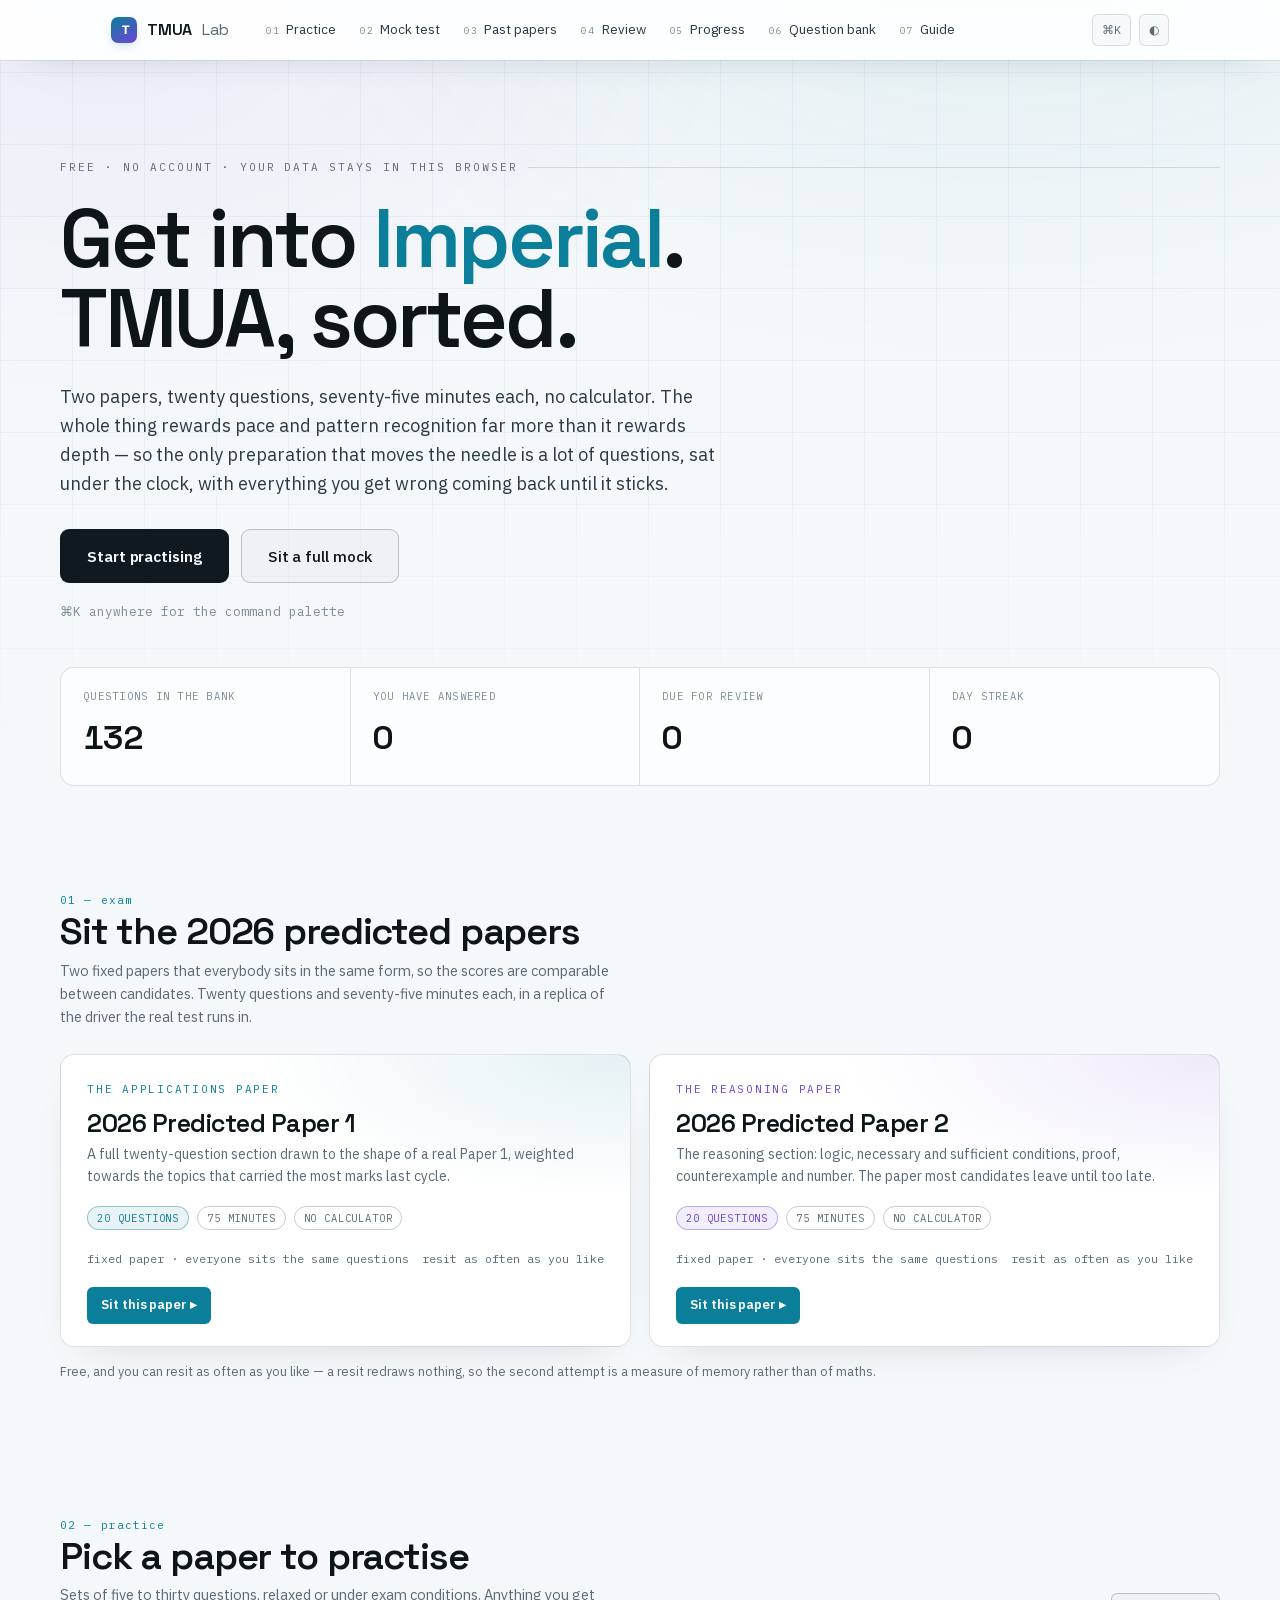
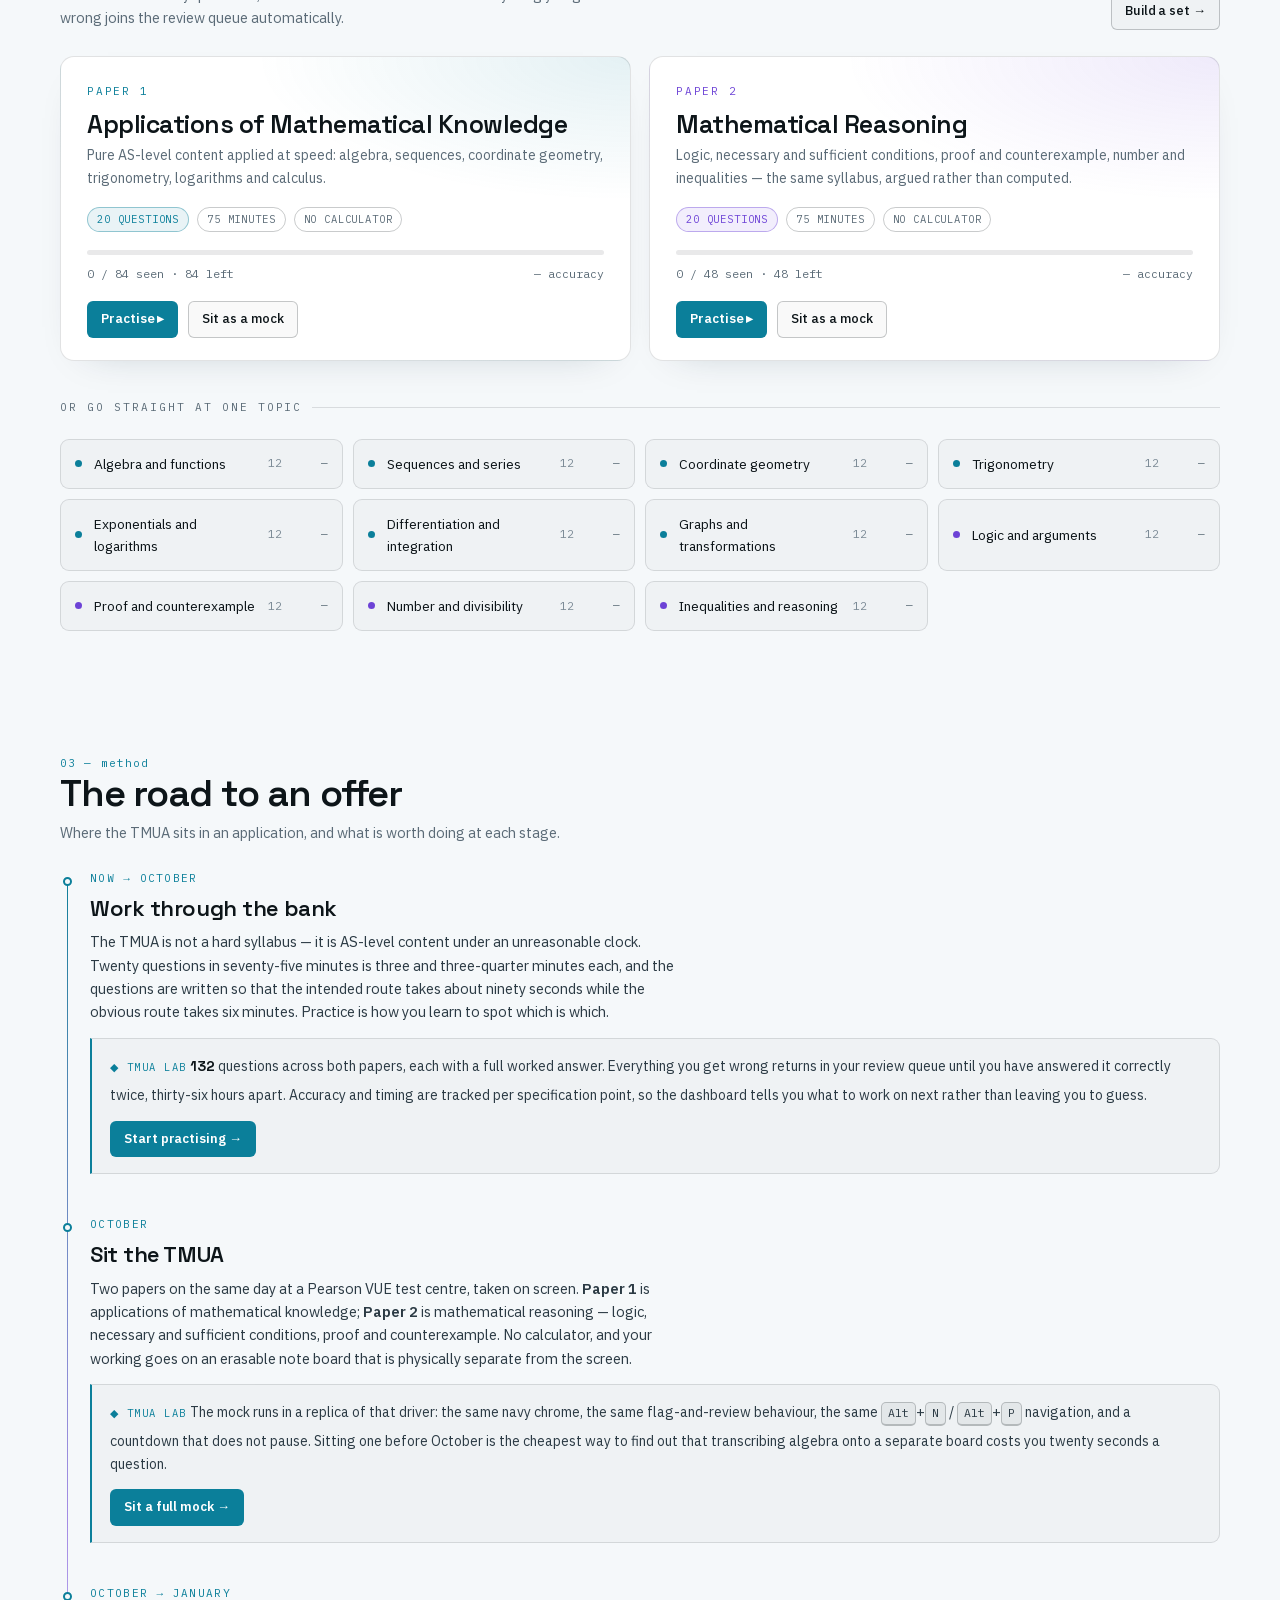
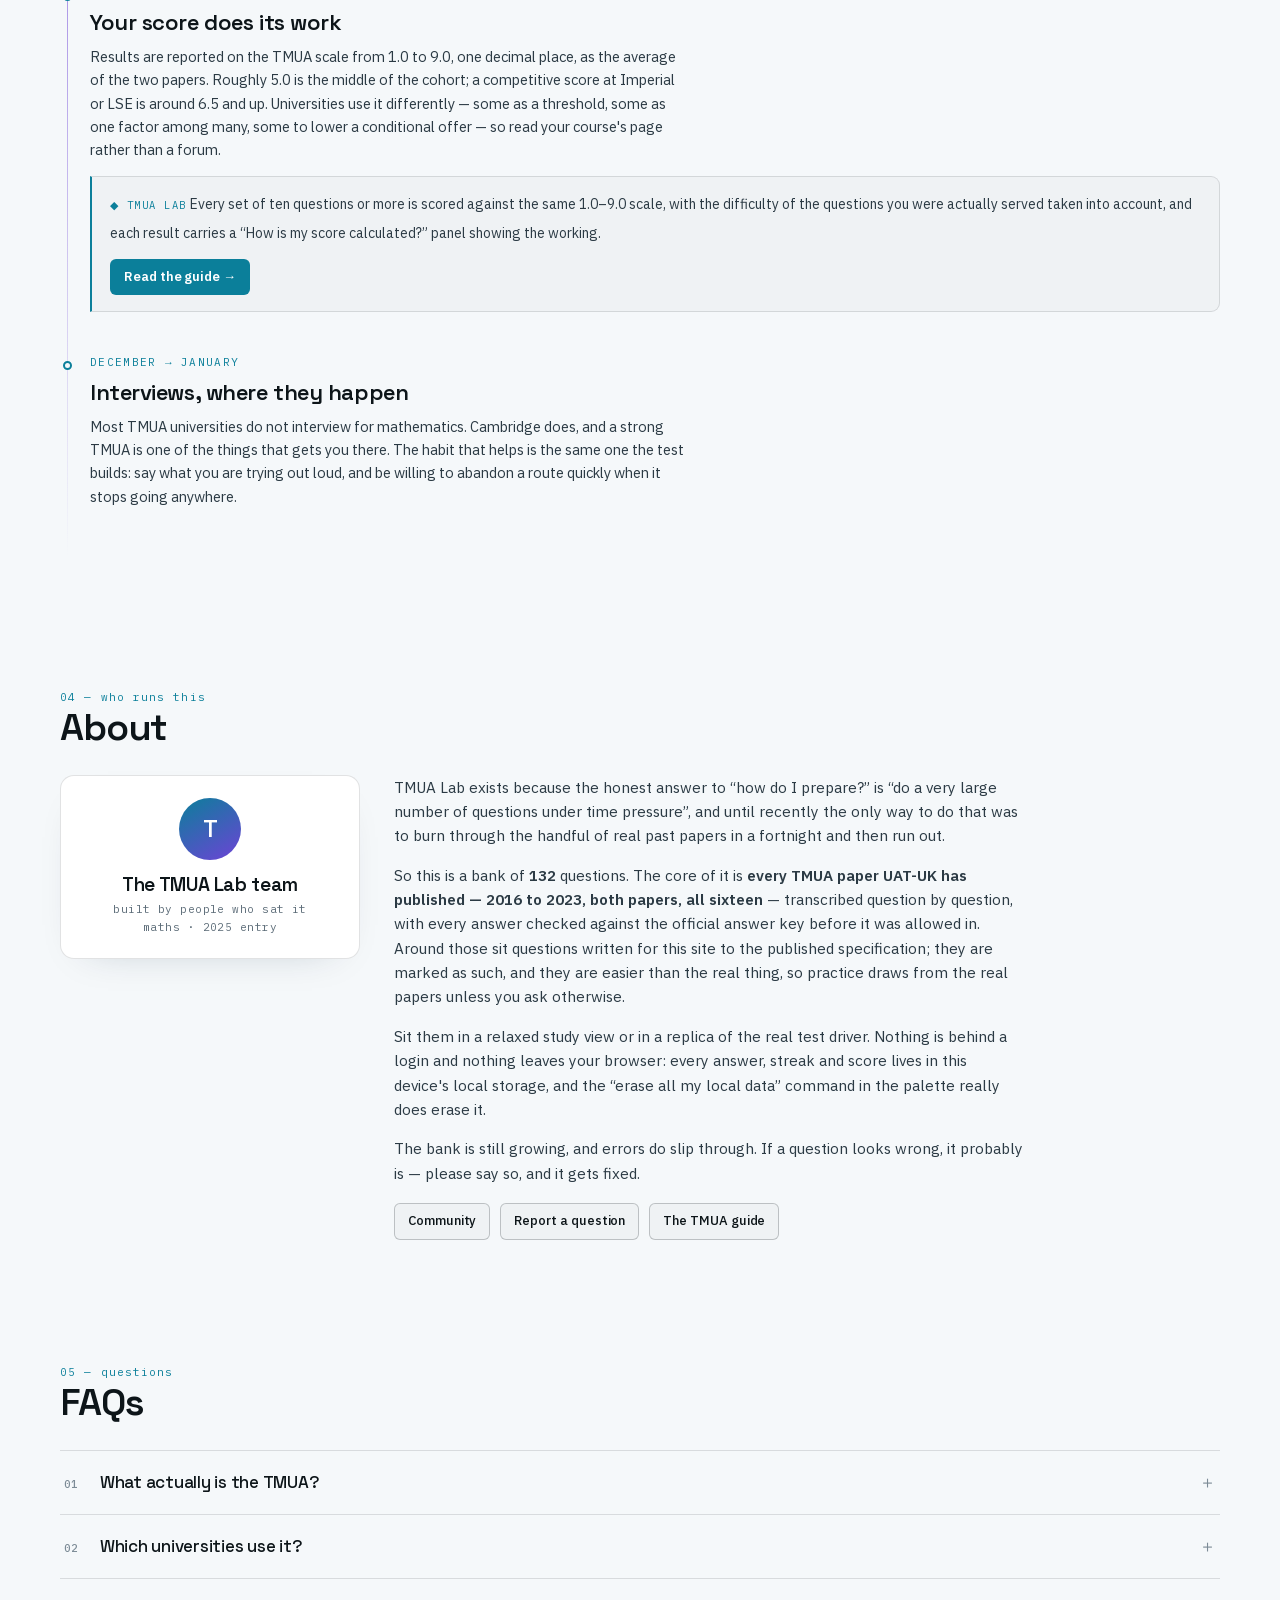
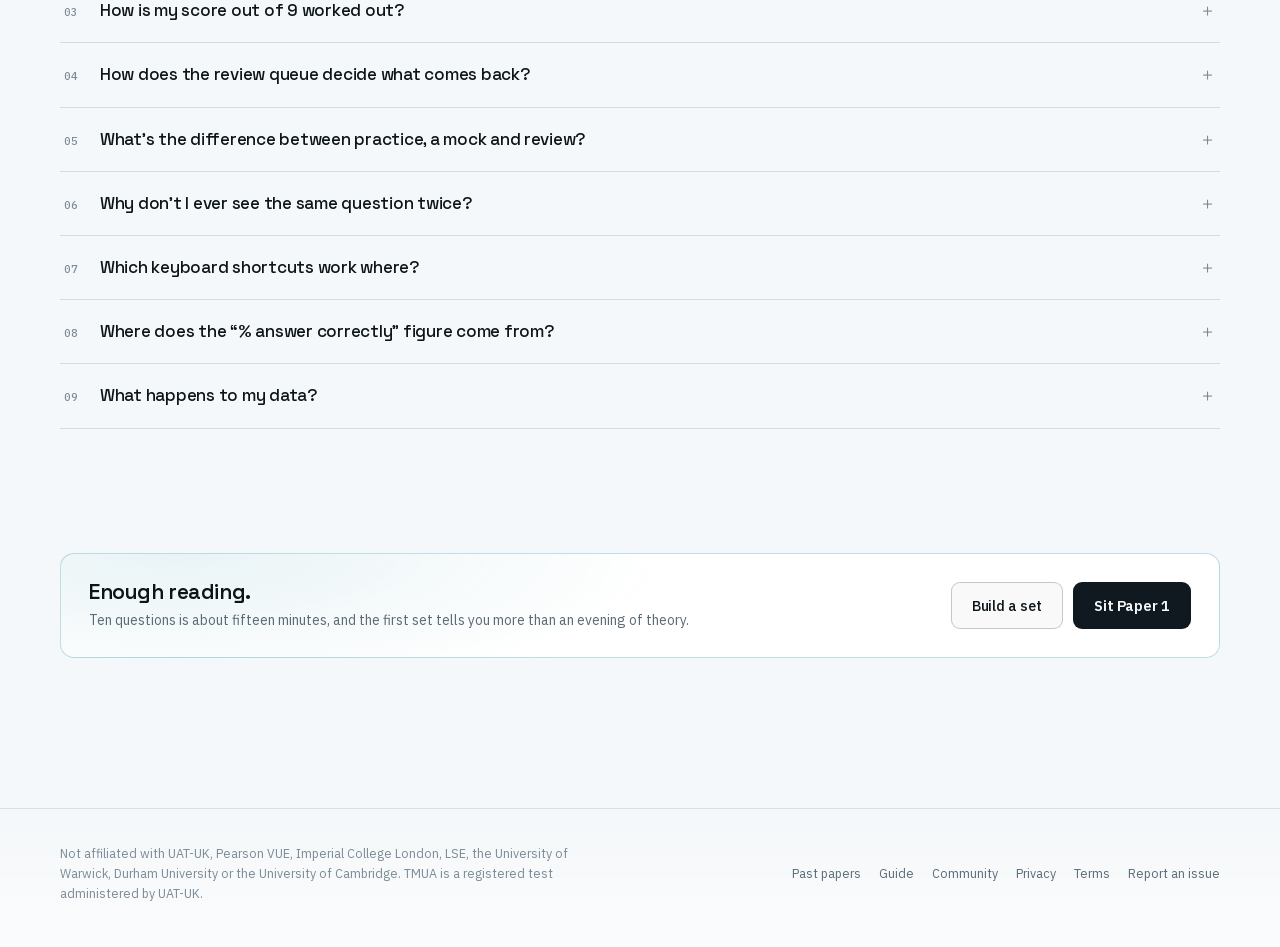
==== commit 8d4099df: "Make the past papers findable: 348 crawlable pages, canonical URLs, share cards Search engines saw o" ====
--- a/index.html
+++ b/index.html
@@ -3,8 +3,17 @@
 <head>
 <meta charset="utf-8">
 <meta name="viewport" content="width=device-width, initial-scale=1">
-<title>TMUA Lab — Free Timed TMUA Practice for Imperial, LSE, Warwick &amp; Durham</title>
-<meta name="description" content="A free question bank, full timed mocks in a replica of the real test driver, a spaced review queue and score tracking on the TMUA 1.0–9.0 scale.">
+<title>TMUA Lab — Free TMUA Past Papers, Worked Solutions &amp; Timed Mocks</title>
+<meta name="description" content="Every TMUA past paper from 2016 to 2023 with worked solutions, sittable free in a replica of the real test driver. Timed practice, spaced review and 1.0–9.0 scoring.">
+<link rel="canonical" href="https://tmua.dev/">
+<meta property="og:type" content="website">
+<meta property="og:site_name" content="TMUA Lab">
+<meta property="og:title" content="TMUA Lab — Free TMUA Past Papers, Worked Solutions &amp; Timed Mocks">
+<meta property="og:description" content="Every TMUA past paper from 2016 to 2023 with worked solutions, sittable free in a replica of the real test driver. Timed practice, spaced review and 1.0–9.0 scoring.">
+<meta property="og:url" content="https://tmua.dev/">
+<meta property="og:image" content="https://tmua.dev/assets/og.png">
+<meta name="twitter:card" content="summary_large_image">
+<script type="application/ld+json">{"@context": "https://schema.org", "@type": "WebSite", "name": "TMUA Lab", "url": "https://tmua.dev/", "description": "Free TMUA past papers with worked solutions, timed mocks and spaced review.", "inLanguage": "en-GB"}</script>
 <meta name="theme-color" content="#0a0e12">
 <link rel="icon" href="data:image/svg+xml,<svg xmlns='http://www.w3.org/2000/svg' viewBox='0 0 100 100'><rect width='100' height='100' rx='22' fill='%2354d8f0'/><text y='72' x='50' text-anchor='middle' font-size='62' font-family='monospace' font-weight='bold' fill='%2303151b'>T</text></svg>">
 <link rel="stylesheet" href="assets/css/fonts.css">
@@ -59,7 +68,10 @@
         <p id="pastBlurb">The past papers UAT-UK publishes, transcribed in full and sat in the same driver under the
           same countdown. Every answer is checked against the official key.</p>
       </div>
-      <div class="right"><a class="btn btn-primary" href="mock.html">Browse past papers</a></div>
+      <div class="right">
+        <a class="btn btn-primary" href="papers/">Browse all 16 papers</a>
+        <a class="btn btn-ghost" href="mock.html">Sit one now</a>
+      </div>
     </div>
   </section>
 
--- a/assets/css/app.css
+++ b/assets/css/app.css
@@ -355,3 +355,66 @@
   font-family: var(--font-mono); font-size: 11.5px; color: var(--faint);
   font-variant-numeric: tabular-nums;
 }
+
+/* ---------- generated static pages (papers, questions, topics) ---------- */
+
+.crumbs {
+  display: flex; flex-wrap: wrap; align-items: center; gap: 6px;
+  padding-top: 26px; font-size: 13px; color: var(--muted);
+}
+.crumbs a { color: var(--text-soft); }
+.crumbs a:hover { color: var(--accent); }
+.crumbs .sep { color: var(--faint); }
+.crumbs [aria-current] { color: var(--faint); }
+.crumbs + .app-head { padding-top: 18px; }
+
+.sec-title { font-size: 20px; margin: 30px 0 12px; }
+
+.opts-static .opt { cursor: default; }
+.opts-static .opt:hover { border-color: var(--border-strong); background: var(--tint); }
+.opts-answer { margin-top: 0; margin-bottom: 16px; }
+.opts-answer .opt:not(.correct) { opacity: .55; }
+
+.fig-note {
+  font-size: 13px; color: var(--faint); font-style: italic;
+  border-left: 2px solid var(--border-strong); padding-left: 10px; margin-bottom: 14px;
+}
+
+details.reveal { margin-top: 22px; }
+details.reveal > summary {
+  list-style: none; cursor: pointer; display: inline-flex; align-items: center; gap: 8px;
+  padding: 10px 16px; border-radius: var(--radius-sm);
+  border: 1px solid var(--border-strong); background: var(--tint);
+  font-size: 14px; font-weight: 500; transition: all var(--t-fast);
+}
+details.reveal > summary::-webkit-details-marker { display: none; }
+details.reveal > summary::before { content: "▸"; color: var(--accent); transition: transform var(--t-fast); }
+details.reveal[open] > summary::before { transform: rotate(90deg); }
+details.reveal > summary:hover { border-color: var(--accent); }
+details.reveal[open] > summary { margin-bottom: 4px; }
+
+.pager { display: flex; justify-content: space-between; gap: 10px; margin-top: 16px; }
+
+.rail-grid a {
+  aspect-ratio: 1; border-radius: var(--radius-sm);
+  border: 1px solid var(--border-strong); background: var(--tint);
+  color: var(--muted); font-family: var(--font-mono); font-size: 12px;
+  display: grid; place-items: center; transition: all var(--t-fast);
+}
+.rail-grid a:hover { border-color: var(--accent); color: var(--text); }
+.rail-grid a.cur { outline: 2px solid var(--accent); outline-offset: 1px; color: var(--text); background: var(--accent-soft); }
+.rail-cta { display: grid; gap: 8px; margin-top: 18px; padding-top: 16px; border-top: 1px solid var(--border); }
+
+.keybox { margin-top: 22px; }
+.keybox > summary { padding: 16px 20px; cursor: pointer; font-family: var(--font-display); font-size: 15px; }
+.keybox .key {
+  display: grid; grid-template-columns: repeat(auto-fill, minmax(64px, 1fr)); gap: 6px;
+  padding: 0 20px 20px; font-family: var(--font-mono); font-size: 13px;
+}
+.keybox .key span { padding: 6px 8px; border: 1px solid var(--border); border-radius: var(--radius-sm); }
+.keybox .key b { color: var(--faint); font-weight: 400; margin-right: 4px; }
+
+.prose-block { max-width: 74ch; margin-top: 40px; color: var(--text-soft); font-size: 15px; line-height: 1.75; }
+.prose-block h2 { font-size: 22px; margin: 34px 0 12px; color: var(--text); }
+.prose-block a { color: var(--accent); }
+a.past-btn { text-decoration: none; color: var(--text); }
